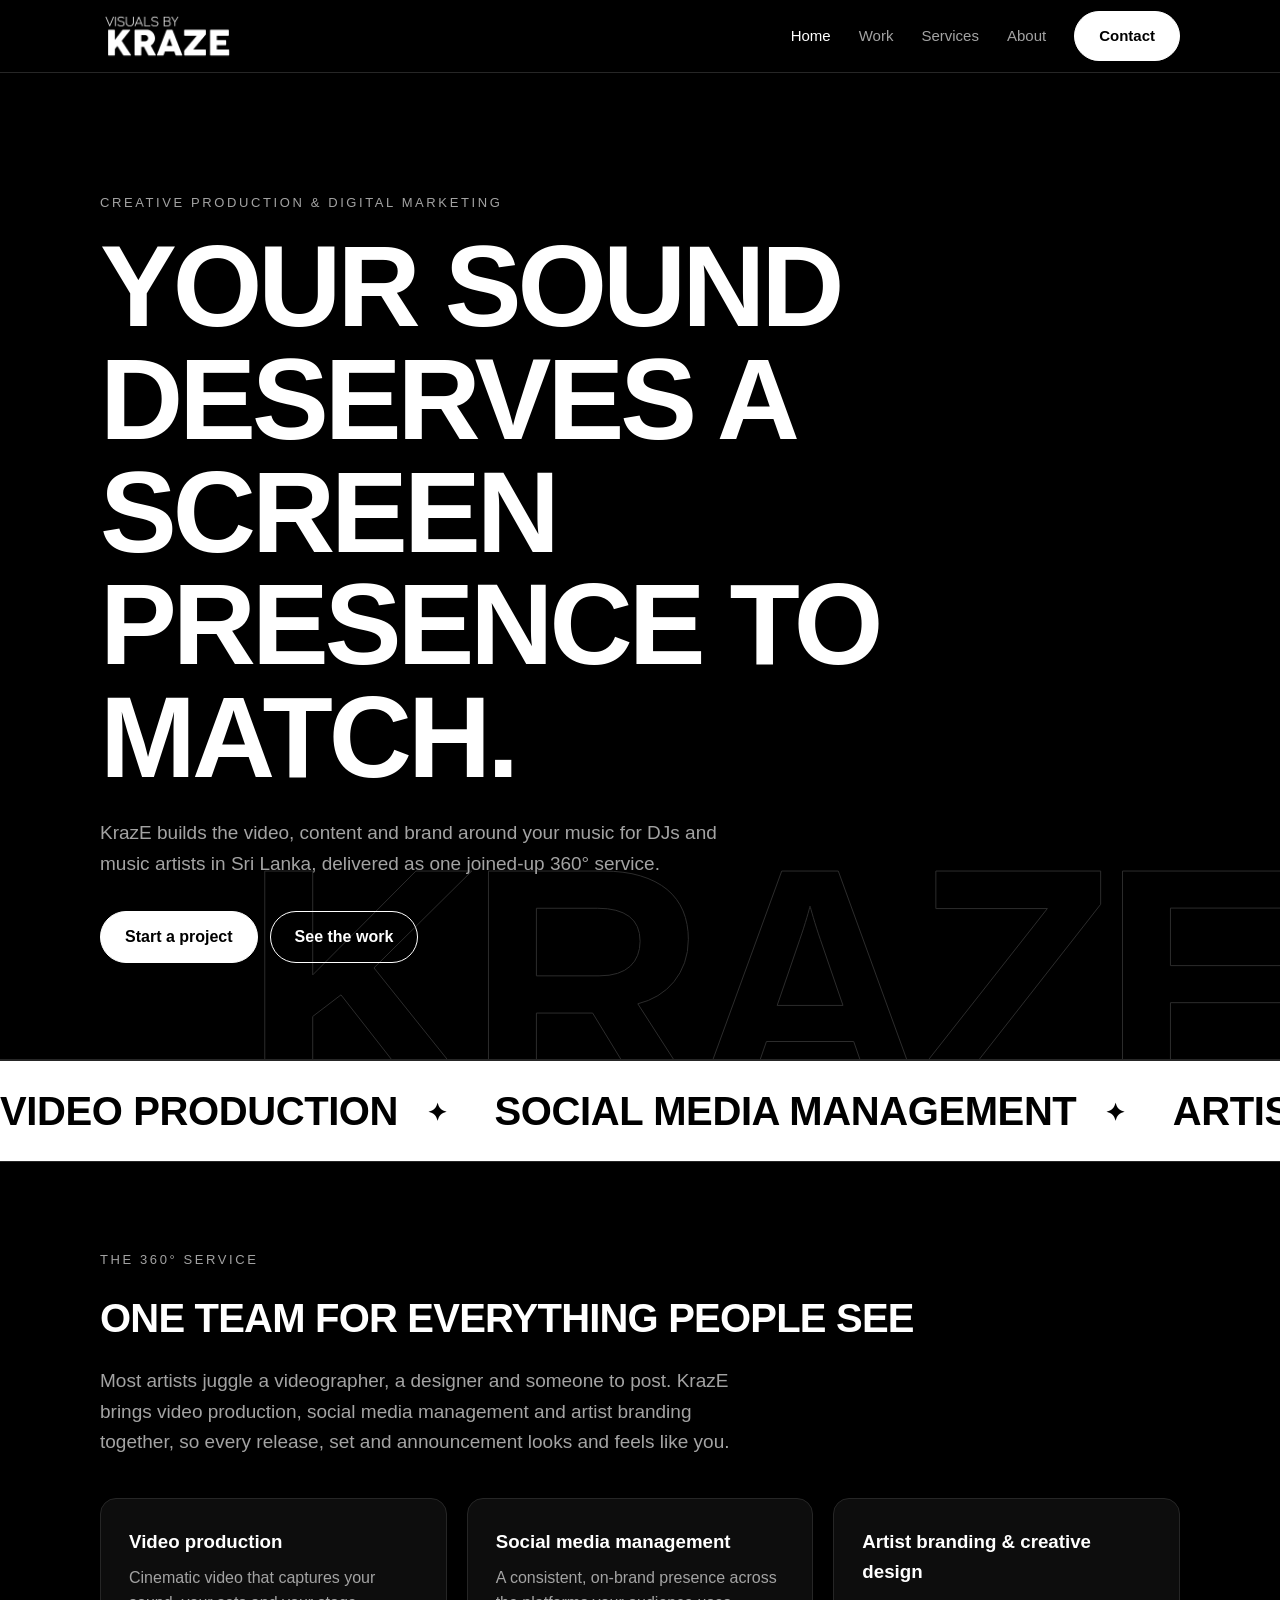
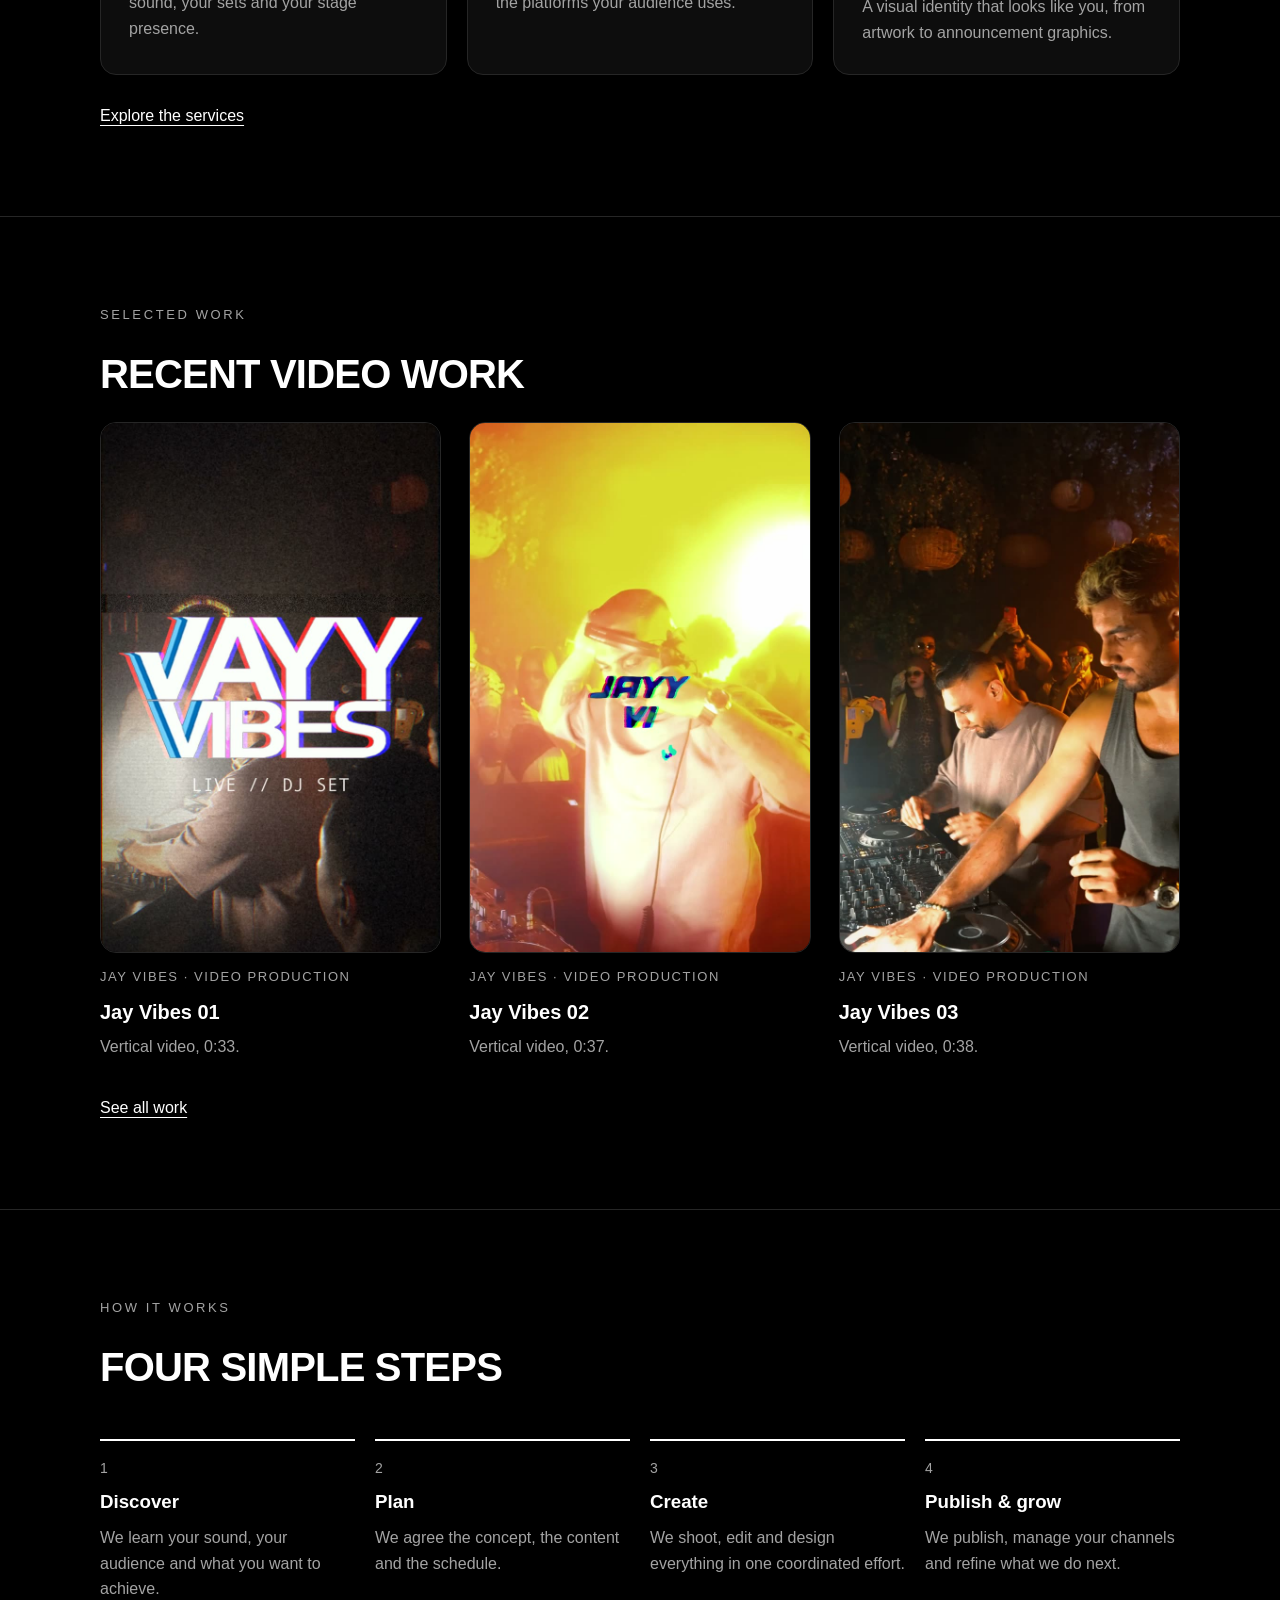
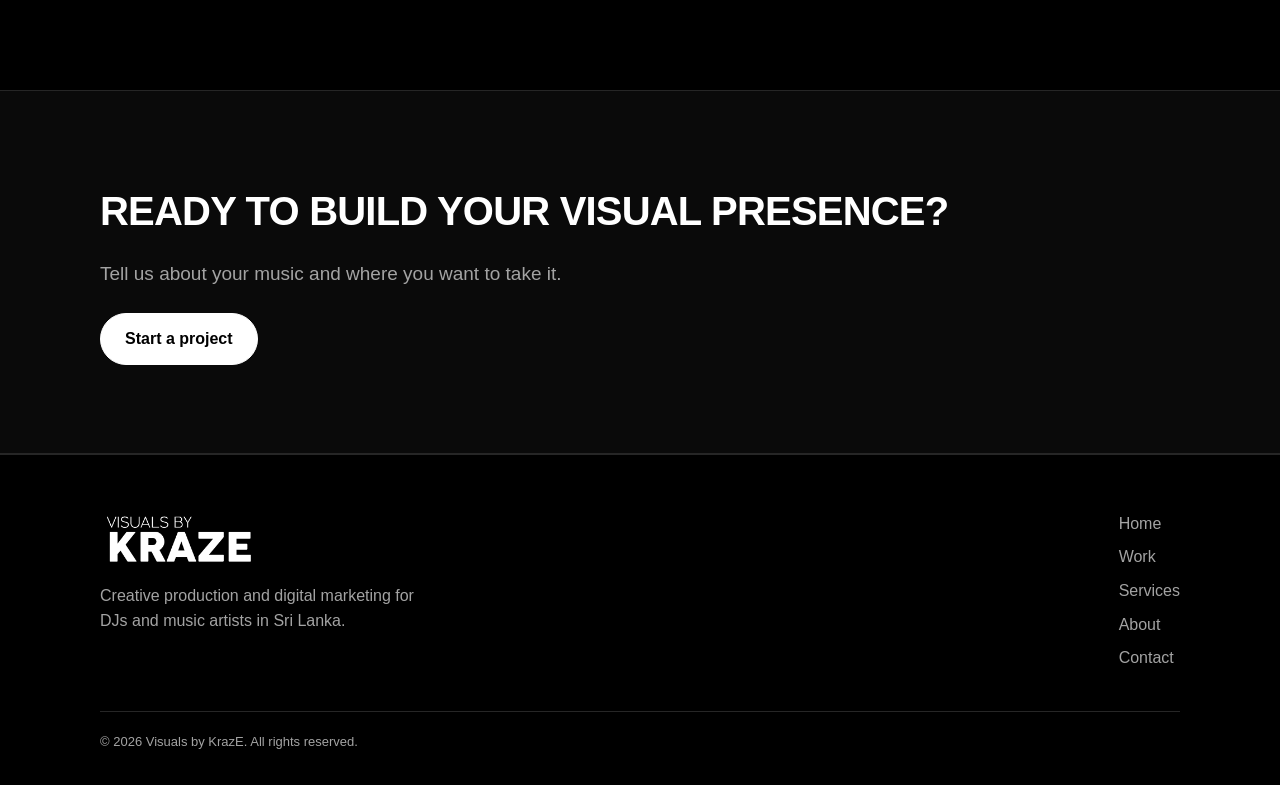
==== index.html @ 8d9ede09 "Initial KrazE website: static site and portfolio videos" ====
<!doctype html>
<html lang="en">
<head>
<meta charset="utf-8">
<meta name="viewport" content="width=device-width,initial-scale=1">
<meta name="theme-color" content="#000000">
<title>Visuals by KrazE | Creative production and digital marketing for DJs and artists</title>
<meta name="description" content="KrazE builds video, social media and branding for DJs and music artists in Sri Lanka, as one coordinated 360-degree creative service.">
<link rel="canonical" href="https://kidhasia.github.io/kraze-website/">
<meta property="og:type" content="website">
<meta property="og:site_name" content="Visuals by KrazE">
<meta property="og:title" content="Visuals by KrazE | Creative production and digital marketing for DJs and artists">
<meta property="og:description" content="KrazE builds video, social media and branding for DJs and music artists in Sri Lanka, as one coordinated 360-degree creative service.">
<meta property="og:url" content="https://kidhasia.github.io/kraze-website/">
<meta property="og:image" content="https://kidhasia.github.io/kraze-website/images/kraze-logo.jpg">
<meta property="og:image:width" content="1080">
<meta property="og:image:height" content="1080">
<meta property="og:image:alt" content="Visuals by KrazE">
<meta name="twitter:card" content="summary">
<link rel="icon" type="image/png" sizes="32x32" href="images/favicon-32.png">
<link rel="icon" type="image/png" sizes="192x192" href="images/favicon-192.png">
<link rel="apple-touch-icon" href="images/apple-touch-icon.png">
<script>document.documentElement.className+=" js"</script>
<link rel="stylesheet" href="css/style.css">
</head>
<body>
<a class="skip" href="#main">Skip to content</a>
<header class="site-header"><div class="wrap">
<a href="index.html" class="logo-link" aria-label="Visuals by KrazE, home"><span class="logo "><img src="images/kraze-logo.jpg" width="1080" height="1080" alt="Visuals by KrazE" fetchpriority="high"></span></a>
<button class="menu-btn" type="button" aria-label="Open menu" aria-expanded="false" aria-controls="nav"><span></span></button>
<nav class="nav" id="nav" aria-label="Main"><a href="index.html" aria-current="page">Home</a><a href="work.html">Work</a><a href="services.html">Services</a><a href="about.html">About</a><a class="btn" href="contact.html">Contact</a></nav>
</div></header>
<main id="main" tabindex="-1">
<section class="hero"><span class="hero-word" aria-hidden="true">KRAZE</span><div class="wrap">
<p class="eyebrow">Creative production &amp; digital marketing</p>
<h1>Your sound deserves a screen presence to match.</h1>
<p class="lead">KrazE builds the video, content and brand around your music for DJs and music artists in Sri Lanka, delivered as one joined-up 360&deg; service.</p>
<div class="actions"><a class="btn" href="contact.html">Start a project</a><a class="btn btn--ghost" href="work.html">See the work</a></div>
</div></section>
<div class="marquee" aria-hidden="true"><div class="marquee-track"><span>Video production</span><span>Social media management</span><span>Artist branding &amp; creative design</span><span>360° service</span><span>Video production</span><span>Social media management</span><span>Artist branding &amp; creative design</span><span>360° service</span><span>Video production</span><span>Social media management</span><span>Artist branding &amp; creative design</span><span>360° service</span><span>Video production</span><span>Social media management</span><span>Artist branding &amp; creative design</span><span>360° service</span></div></div>
<section aria-labelledby="s360-h"><div class="wrap">
<p class="eyebrow">The 360&deg; service</p>
<h2 class="reveal" id="s360-h">One team for everything people see</h2>
<p class="lead">Most artists juggle a videographer, a designer and someone to post. KrazE brings video production, social media management and artist branding together, so every release, set and announcement looks and feels like you.</p>
<div class="grid"><article class="card reveal" style="--d:0.0s"><h3>Video production</h3><p>Cinematic video that captures your sound, your sets and your stage presence.</p></article><article class="card reveal" style="--d:0.1s"><h3>Social media management</h3><p>A consistent, on-brand presence across the platforms your audience uses.</p></article><article class="card reveal" style="--d:0.2s"><h3>Artist branding &amp; creative design</h3><p>A visual identity that looks like you, from artwork to announcement graphics.</p></article></div>
<p class="more"><a class="text-link" href="services.html">Explore the services</a></p>
</div></section>
<section aria-labelledby="feat-h"><div class="wrap"><p class="eyebrow">Selected work</p><h2 class="reveal" id="feat-h">Recent video work</h2><ul class="projects projects--feat"><li class="project reveal" style="--d:0.0s" data-category="Video production"><article><div class="project-media"><img src="media/jay-vibes-01.jpg" width="720" height="1280" alt="Cover frame from Jay Vibes 01" loading="lazy"><video class="preview" src="media/jay-vibes-01-preview.mp4" muted loop playsinline preload="none" aria-hidden="true" tabindex="-1"></video><a class="media-hit" href="work.html" data-cursor="View" aria-label="See Jay Vibes 01 on the Work page"></a></div><p class="tag">Jay Vibes &middot; Video production</p><h3>Jay Vibes 01</h3><p>Vertical video, 0:33.</p></article></li><li class="project reveal" style="--d:0.12s" data-category="Video production"><article><div class="project-media"><img src="media/jay-vibes-02.jpg" width="720" height="1280" alt="Cover frame from Jay Vibes 02" loading="lazy"><video class="preview" src="media/jay-vibes-02-preview.mp4" muted loop playsinline preload="none" aria-hidden="true" tabindex="-1"></video><a class="media-hit" href="work.html" data-cursor="View" aria-label="See Jay Vibes 02 on the Work page"></a></div><p class="tag">Jay Vibes &middot; Video production</p><h3>Jay Vibes 02</h3><p>Vertical video, 0:37.</p></article></li><li class="project reveal" style="--d:0.24s" data-category="Video production"><article><div class="project-media"><img src="media/jay-vibes-03.jpg" width="720" height="1280" alt="Cover frame from Jay Vibes 03" loading="lazy"><video class="preview" src="media/jay-vibes-03-preview.mp4" muted loop playsinline preload="none" aria-hidden="true" tabindex="-1"></video><a class="media-hit" href="work.html" data-cursor="View" aria-label="See Jay Vibes 03 on the Work page"></a></div><p class="tag">Jay Vibes &middot; Video production</p><h3>Jay Vibes 03</h3><p>Vertical video, 0:38.</p></article></li></ul><p class="more"><a class="text-link" href="work.html">See all work</a></p></div></section>
<section aria-labelledby="flow-h"><div class="wrap"><p class="eyebrow">How it works</p><h2 class="reveal" id="flow-h">Four simple steps</h2><ol class="steps"><li class="step reveal" style="--d:0.0s"><span class="step-n" aria-hidden="true">1</span><h3>Discover</h3><p>We learn your sound, your audience and what you want to achieve.</p></li><li class="step reveal" style="--d:0.1s"><span class="step-n" aria-hidden="true">2</span><h3>Plan</h3><p>We agree the concept, the content and the schedule.</p></li><li class="step reveal" style="--d:0.2s"><span class="step-n" aria-hidden="true">3</span><h3>Create</h3><p>We shoot, edit and design everything in one coordinated effort.</p></li><li class="step reveal" style="--d:0.3s"><span class="step-n" aria-hidden="true">4</span><h3>Publish &amp; grow</h3><p>We publish, manage your channels and refine what we do next.</p></li></ol></div></section>
<section class="band"><div class="wrap reveal"><h2>Ready to build your visual presence?</h2><p class="lead">Tell us about your music and where you want to take it.</p><div class="actions"><a class="btn" href="contact.html">Start a project</a></div></div></section>
</main>
<footer class="site-footer"><div class="wrap">
<div class="footer-grid">
<div class="footer-brand"><a href="index.html" class="logo-link" aria-label="Visuals by KrazE, home"><span class="logo logo--footer"><img src="images/kraze-logo.jpg" width="1080" height="1080" alt="Visuals by KrazE" loading="lazy"></span></a><p>Creative production and digital marketing for DJs and music artists in Sri Lanka.</p></div>
<nav aria-label="Footer"><ul class="footer-list"><li><a href="index.html">Home</a></li><li><a href="work.html">Work</a></li><li><a href="services.html">Services</a></li><li><a href="about.html">About</a></li><li><a href="contact.html">Contact</a></li></ul></nav>

</div>
<div class="copy">&copy; 2026 Visuals by KrazE. All rights reserved.</div>
</div></footer>
<script src="js/nav.js" defer></script><script src="js/fx.js" defer></script>
</body>
</html>
---- css/style.css ----
:root{--bg:#000;--fg:#fff;--muted:#a3a3a3;--line:#262626;--card:#0d0d0d;--accent:#fff;--max:1120px;--hdr:72px}
*{box-sizing:border-box}
html{scroll-behavior:smooth}
body{margin:0;background:var(--bg);color:var(--fg);font:16px/1.6 -apple-system,BlinkMacSystemFont,"Segoe UI",Helvetica,Arial,sans-serif}
a{color:inherit;text-decoration:none}
.wrap{max-width:var(--max);margin:0 auto;padding:0 20px}

/* Logo: original JPG, shown unmodified; CSS only crops the empty black margin (text band x258-818, y440-640 of 1080px) */
.logo{display:block;flex:none;height:var(--logo-h,48px);aspect-ratio:560/200;overflow:hidden;background:#000}
.logo img{display:block;max-width:none;width:calc(1080/560*100%);height:auto;margin-left:calc(-258/560*100%);margin-top:calc(-440/560*100%)}
.logo--footer{--logo-h:56px}

.site-header{position:sticky;top:0;z-index:50;background:#000;border-bottom:1px solid var(--line)}
.site-header .wrap{display:flex;align-items:center;justify-content:space-between;height:var(--hdr)}
.nav{display:flex;gap:28px;align-items:center}
.nav a{color:var(--muted);font-size:15px;transition:color .15s}
.nav a:hover,.nav a[aria-current=page]{color:var(--fg)}
.btn{display:inline-block;padding:12px 24px;border:1px solid var(--fg);border-radius:999px;font-weight:600;background:var(--fg);color:#000!important;transition:opacity .15s}
.btn:hover{opacity:.85}
.btn--ghost{background:transparent;color:var(--fg)!important}
.menu-btn{display:none;background:none;border:0;color:var(--fg);width:44px;height:44px;cursor:pointer;padding:0}
.menu-btn span,.menu-btn span::before,.menu-btn span::after{display:block;width:24px;height:2px;background:currentColor;position:relative;margin:auto;transition:.2s}
.menu-btn span::before,.menu-btn span::after{content:"";position:absolute;left:0}
.menu-btn span::before{top:-7px}.menu-btn span::after{top:7px}
.menu-open .menu-btn span{background:transparent}
.menu-open .menu-btn span::before{top:0;transform:rotate(45deg)}
.menu-open .menu-btn span::after{top:0;transform:rotate(-45deg)}

main section{padding:88px 0;border-bottom:1px solid var(--line)}
.hero{padding:120px 0 96px}
.eyebrow{color:var(--muted);letter-spacing:.2em;text-transform:uppercase;font-size:13px;margin:0 0 16px}
h1{font-size:clamp(40px,7vw,80px);line-height:1.05;margin:0 0 24px;letter-spacing:-.02em}
h2{font-size:clamp(28px,4vw,40px);margin:0 0 16px;letter-spacing:-.01em}
p.lead{color:var(--muted);font-size:19px;max-width:640px;margin:0 0 32px}
.actions{display:flex;gap:12px;flex-wrap:wrap}
.grid{display:grid;grid-template-columns:repeat(auto-fit,minmax(260px,1fr));gap:20px;margin-top:40px}
.card{background:var(--card);border:1px solid var(--line);border-radius:16px;padding:28px}
.card h3{margin:0 0 8px}.card p{margin:0;color:var(--muted)}
.tile{aspect-ratio:4/3;background:linear-gradient(135deg,#161616,#050505);border:1px solid var(--line);border-radius:16px;display:flex;align-items:flex-end;padding:20px;color:var(--muted)}
form{display:grid;gap:16px;max-width:560px;margin-top:32px}
label{display:grid;gap:6px;color:var(--muted);font-size:14px}
input,textarea{background:var(--card);border:1px solid var(--line);border-radius:10px;padding:12px 14px;color:var(--fg);font:inherit}
input:focus,textarea:focus{outline:2px solid var(--fg);outline-offset:1px}

.site-footer{padding:56px 0 32px;background:#000;border-top:1px solid var(--line)}
.footer-grid{display:flex;justify-content:space-between;gap:32px;flex-wrap:wrap}
.footer-grid p{color:var(--muted);max-width:320px;margin:16px 0 0}
.footer-nav{display:grid;gap:8px}.footer-nav a{color:var(--muted)}.footer-nav a:hover{color:var(--fg)}
.copy{margin-top:40px;padding-top:20px;border-top:1px solid var(--line);color:var(--muted);font-size:13px}

@media(max-width:768px){
  :root{--hdr:64px}
  .menu-btn{display:block}
  .nav{position:fixed;inset:var(--hdr) 0 0 0;background:#000;flex-direction:column;align-items:flex-start;gap:0;padding:12px 20px;transform:translateX(100%);visibility:hidden;transition:transform .25s,visibility .25s}
  .menu-open .nav{transform:none;visibility:visible}
  .nav a{width:100%;padding:18px 0;font-size:22px;color:var(--fg);border-bottom:1px solid var(--line)}
  .nav .btn{width:auto;margin-top:24px;border-bottom:1px solid var(--fg);padding:14px 28px;font-size:18px}
  .logo{--logo-h:40px}
  .hero{padding:72px 0 64px}main section{padding:56px 0}
}

/* ---- phase 2 ---- */
.sr-only{position:absolute;width:1px;height:1px;margin:-1px;padding:0;overflow:hidden;clip:rect(0 0 0 0);white-space:nowrap;border:0}
.skip{position:absolute;left:12px;top:-60px;z-index:100;background:#fff;color:#000;padding:10px 16px;border-radius:8px;font-weight:600}
.skip:focus{top:12px}
:focus-visible{outline:2px solid #fff;outline-offset:3px;border-radius:4px}
.btn:focus-visible{outline-offset:4px;border-radius:999px}
main:focus{outline:none}
[hidden]{display:none!important}
code{background:#161616;padding:2px 6px;border-radius:6px;font-size:.9em}
.hero--sm{padding:80px 0 72px}
.more{margin:28px 0 0}
.text-link{text-decoration:underline;text-underline-offset:4px}
.text-link:hover{opacity:.8}
.ticks{list-style:none;margin:16px 0 0;padding:0;display:grid;gap:6px;color:var(--fg)}
.ticks li{padding-left:22px;position:relative;color:var(--muted)}
.ticks li::before{content:"";position:absolute;left:0;top:.7em;width:10px;height:2px;background:#fff}
.steps{list-style:none;margin:40px 0 0;padding:0;display:grid;grid-template-columns:repeat(auto-fit,minmax(220px,1fr));gap:20px}
.step{border-top:2px solid #fff;padding-top:16px}
.step h3{margin:8px 0}.step p{margin:0;color:var(--muted)}
.step-n{display:block;font-size:14px;color:var(--muted);letter-spacing:.15em}
.band{text-align:left;background:#0a0a0a}
.band .lead{margin-bottom:24px}
.notice{border:1px dashed #555;border-radius:12px;padding:14px 18px;color:var(--muted);margin:24px 0}
.notice strong{color:var(--fg)}
.filters{display:flex;gap:10px;flex-wrap:wrap;margin:32px 0 24px}
.chip{background:transparent;color:var(--fg);border:1px solid #444;border-radius:999px;padding:10px 18px;font:inherit;font-size:15px;cursor:pointer;min-height:44px}
.chip:hover{border-color:#fff}
.chip[aria-pressed=true]{background:#fff;color:#000;border-color:#fff}
.projects{list-style:none;margin:0;padding:0;display:grid;grid-template-columns:repeat(auto-fill,minmax(300px,1fr));gap:28px}
.project article{height:100%}
.project-media{position:relative;aspect-ratio:4/3;border-radius:16px;overflow:hidden;border:1px solid var(--line);background:#0d0d0d;margin-bottom:14px}
.project-media img{width:100%;height:100%;object-fit:cover;display:block}
.ph-media{height:100%;display:grid;place-items:center;text-align:center;color:#777;background:repeating-linear-gradient(135deg,#0d0d0d 0 14px,#121212 14px 28px)}
.badge{position:absolute;top:12px;left:12px;background:#fff;color:#000;font-size:12px;font-weight:700;letter-spacing:.06em;text-transform:uppercase;padding:4px 10px;border-radius:999px}
.tag{margin:0 0 4px;color:var(--muted);font-size:13px;letter-spacing:.12em;text-transform:uppercase}
.project h3{margin:0 0 6px;font-size:20px}.project p{margin:0 0 8px;color:var(--muted)}
.empty{color:var(--muted)}
.contact-grid{display:grid;grid-template-columns:minmax(0,1.4fr) minmax(0,1fr);gap:56px;align-items:start}
.contact-grid aside{padding-top:84px}
.h3{font-size:20px}
.plain{list-style:none;margin:0 0 20px;padding:0;display:grid;gap:8px;color:var(--muted)}
.plain a{text-decoration:underline;text-underline-offset:4px}
label .err{color:#ff8a8a;font-size:14px}
[aria-invalid=true]{border-color:#ff8a8a}
.hp{position:absolute;left:-9999px;width:1px;height:1px;overflow:hidden}
button.btn{font:inherit;font-weight:600;cursor:pointer;justify-self:start}
button.btn:disabled{opacity:.6;cursor:not-allowed}
.status{margin-top:20px;padding:16px 18px;border-radius:12px;border:1px solid var(--line);max-width:560px}
.status--success{border-color:#7ddc9c;color:#7ddc9c}
.status--error{border-color:#ff8a8a;color:#ffb0b0}
.status--info{color:var(--muted)}
.footer-brand p{margin-top:16px}
.footer-list{list-style:none;margin:0;padding:0;display:grid;gap:8px;color:var(--muted)}
.footer-list a:hover{color:var(--fg)}
.footer-grid{align-items:flex-start}
@media(max-width:768px){
  .contact-grid{grid-template-columns:1fr;gap:32px}
  .contact-grid aside{padding-top:0}
  .hero--sm{padding:56px 0 48px}
  .footer-grid{flex-direction:column}
}
@media(prefers-reduced-motion:reduce){
  *,*::before,*::after{transition:none!important;animation:none!important;scroll-behavior:auto!important}
}

/* ---- phase 3: interactive layer (Nike-style bold type, reveals, marquee, cursor) ---- */
.hero h1,.hero--sm h1{text-transform:uppercase;font-weight:900;letter-spacing:-.035em;line-height:.98}
.hero h1{font-size:clamp(44px,9vw,128px)}
.hero--sm h1{font-size:clamp(40px,7vw,96px)}
h2{text-transform:uppercase;font-weight:900;letter-spacing:-.02em}
.hero{position:relative;overflow:hidden}
.hero .wrap{position:relative;z-index:1}
.hero-word{position:absolute;right:-2%;bottom:-6%;z-index:0;font-weight:900;font-size:clamp(120px,26vw,380px);line-height:.8;letter-spacing:-.05em;color:transparent;-webkit-text-stroke:1px #2c2c2c;user-select:none;pointer-events:none;transform:translateY(calc(var(--py,0)*-40px))}
.js .reveal{opacity:0;transform:translateY(36px);transition:opacity .8s cubic-bezier(.2,.7,.2,1) var(--d,0s),transform .8s cubic-bezier(.2,.7,.2,1) var(--d,0s)}
.js .reveal.in{opacity:1;transform:none}
.site-header{transition:transform .35s cubic-bezier(.2,.7,.2,1)}
.site-header.is-hidden{transform:translateY(-100%)}
.marquee{overflow:hidden;border-block:1px solid var(--line);background:#fff;color:#000;padding:18px 0;white-space:nowrap}
.marquee-track{display:inline-flex;animation:marq 28s linear infinite}
.marquee:hover .marquee-track{animation-play-state:paused}
.marquee span{font-weight:900;text-transform:uppercase;font-size:clamp(20px,3.4vw,40px);letter-spacing:-.01em;padding-right:1.2em}
.marquee span::after{content:"\2726";padding-left:1.2em;font-size:.6em;vertical-align:.15em}
@keyframes marq{to{transform:translateX(-50%)}}
.card{transition:transform .35s cubic-bezier(.2,.7,.2,1),border-color .3s,background .3s}
@media(hover:hover){.card:hover{transform:translateY(-6px);border-color:#fff;background:#111}}
.project-media img,.project-media video{width:100%;height:100%;object-fit:cover;display:block;transition:transform .7s cubic-bezier(.2,.7,.2,1)}
.project-media video{position:absolute;inset:0}
@media(hover:hover){.project:hover .project-media img,.project:hover .project-media video{transform:scale(1.07)}}
.project h3{transition:letter-spacing .3s}
@media(hover:hover){.project:hover h3{letter-spacing:.01em}}
.btn{transition:opacity .15s,transform .25s cubic-bezier(.2,.7,.2,1)}
.cursor{position:fixed;left:0;top:0;z-index:200;pointer-events:none;width:12px;height:12px;margin:-6px 0 0 -6px;border-radius:50%;background:#fff;mix-blend-mode:difference;display:grid;place-items:center;transition:width .25s,height .25s,margin .25s,opacity .2s;opacity:0}
.cursor.on{opacity:1}
.cursor.big{width:88px;height:88px;margin:-44px 0 0 -44px;background:#fff;mix-blend-mode:normal}
.cursor span{font-size:12px;font-weight:800;letter-spacing:.08em;text-transform:uppercase;color:#000;opacity:0;transition:opacity .2s}
.cursor.big span{opacity:1}
@media(prefers-reduced-motion:reduce){
  .js .reveal{opacity:1;transform:none}
  .marquee-track{animation:none}
  .hero-word{transform:none}
}
@media(max-width:768px){.hero-word{opacity:.7}.marquee{padding:12px 0}}

/* video portfolio */
.project-media{aspect-ratio:9/14}
.projects--feat{grid-template-columns:repeat(auto-fill,minmax(260px,1fr))}
.preview{opacity:0;transition:opacity .35s}
@media(hover:hover){.project:hover .preview{opacity:1}}
.media-hit{position:absolute;inset:0;z-index:2;display:block;width:100%;height:100%;background:transparent;border:0;padding:0;cursor:pointer;border-radius:inherit}
.media-hit:focus-visible{outline:3px solid #fff;outline-offset:-6px}
.play-icon{position:absolute;right:16px;bottom:16px;width:52px;height:52px;border-radius:50%;background:#fff}
.play-icon::before{content:"";position:absolute;left:21px;top:16px;border-style:solid;border-width:10px 0 10px 16px;border-color:transparent transparent transparent #000}
@media(hover:hover) and (pointer:fine){.play-icon{opacity:0}.media-hit:focus-visible .play-icon{opacity:1}}
dialog#player{border:0;padding:0;background:#000;color:#fff;max-width:min(92vw,560px);width:100%;border-radius:16px;overflow:hidden}
dialog#player::backdrop{background:rgba(0,0,0,.88)}
dialog#player video{display:block;width:100%;max-height:86vh;background:#000}
.player-close{position:absolute;top:10px;right:10px;z-index:3;width:44px;height:44px;border-radius:50%;border:0;background:#fff;color:#000;font-size:26px;line-height:1;cursor:pointer}
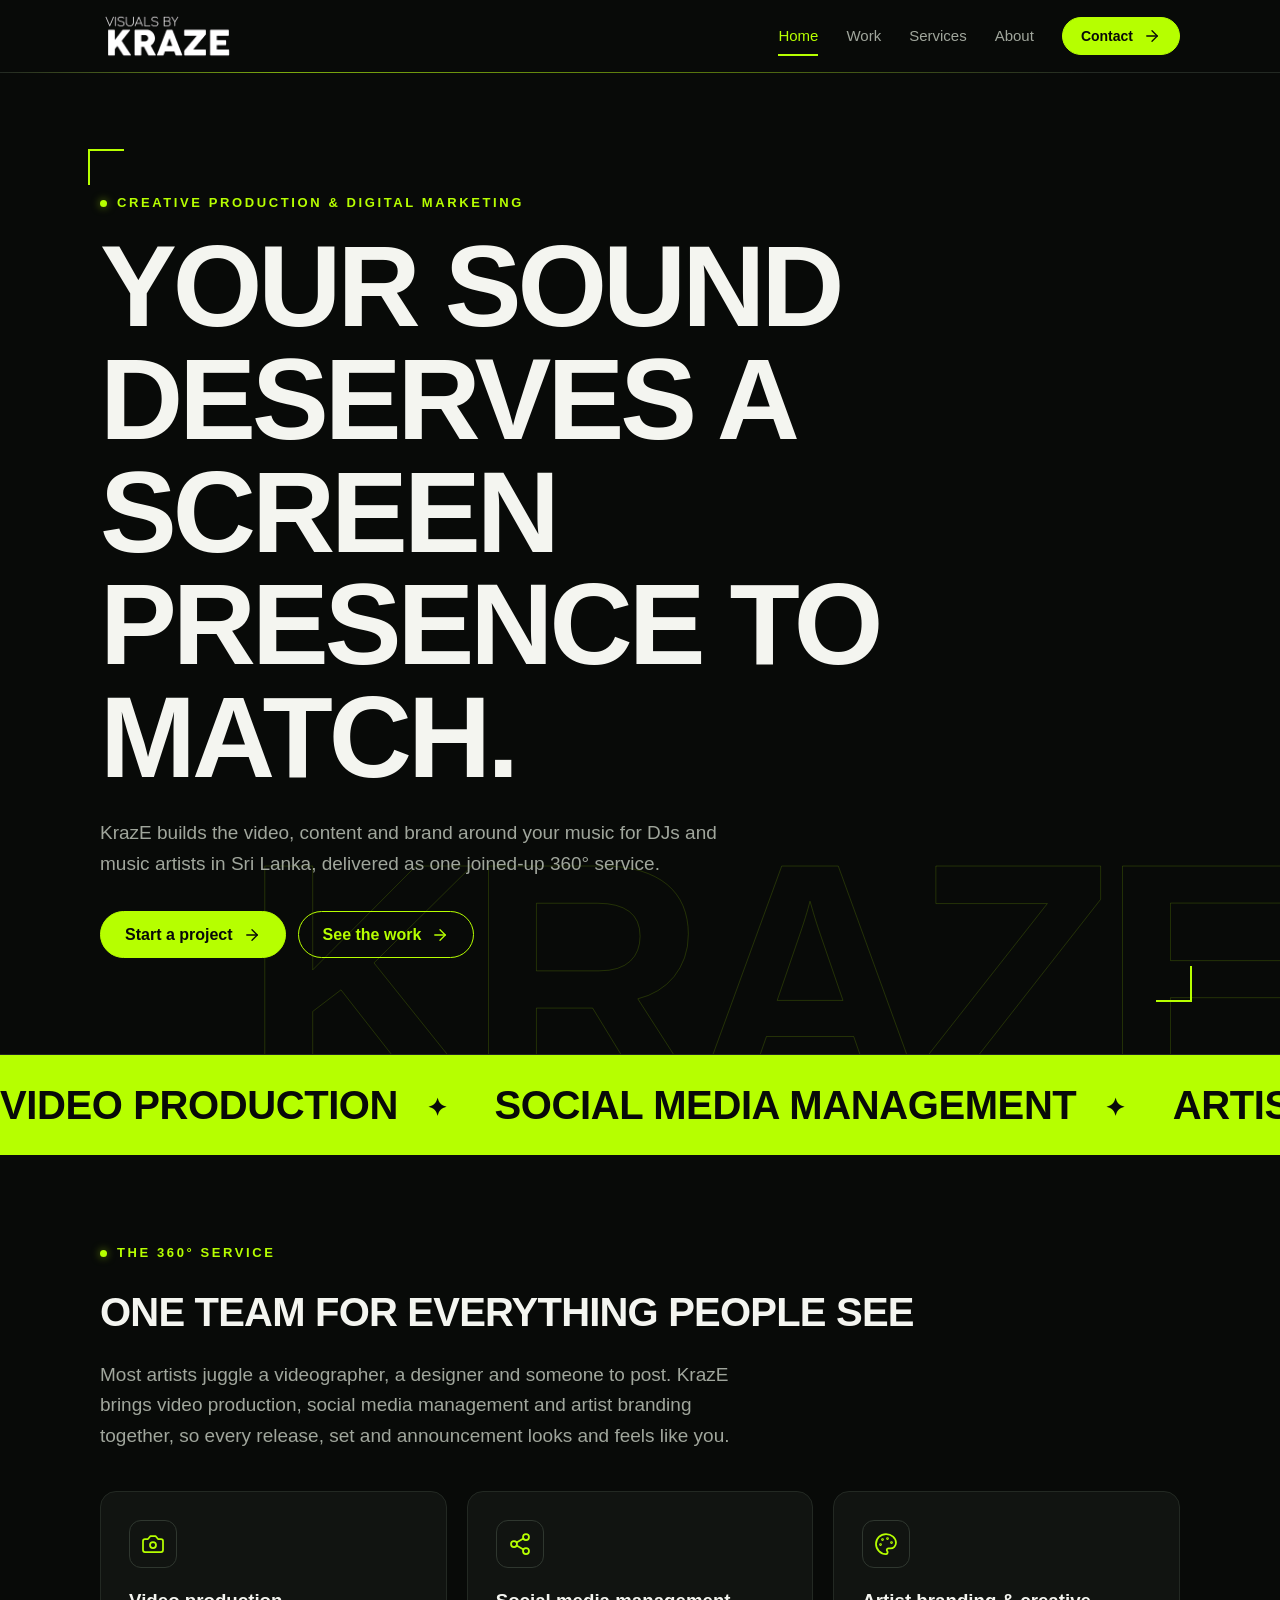
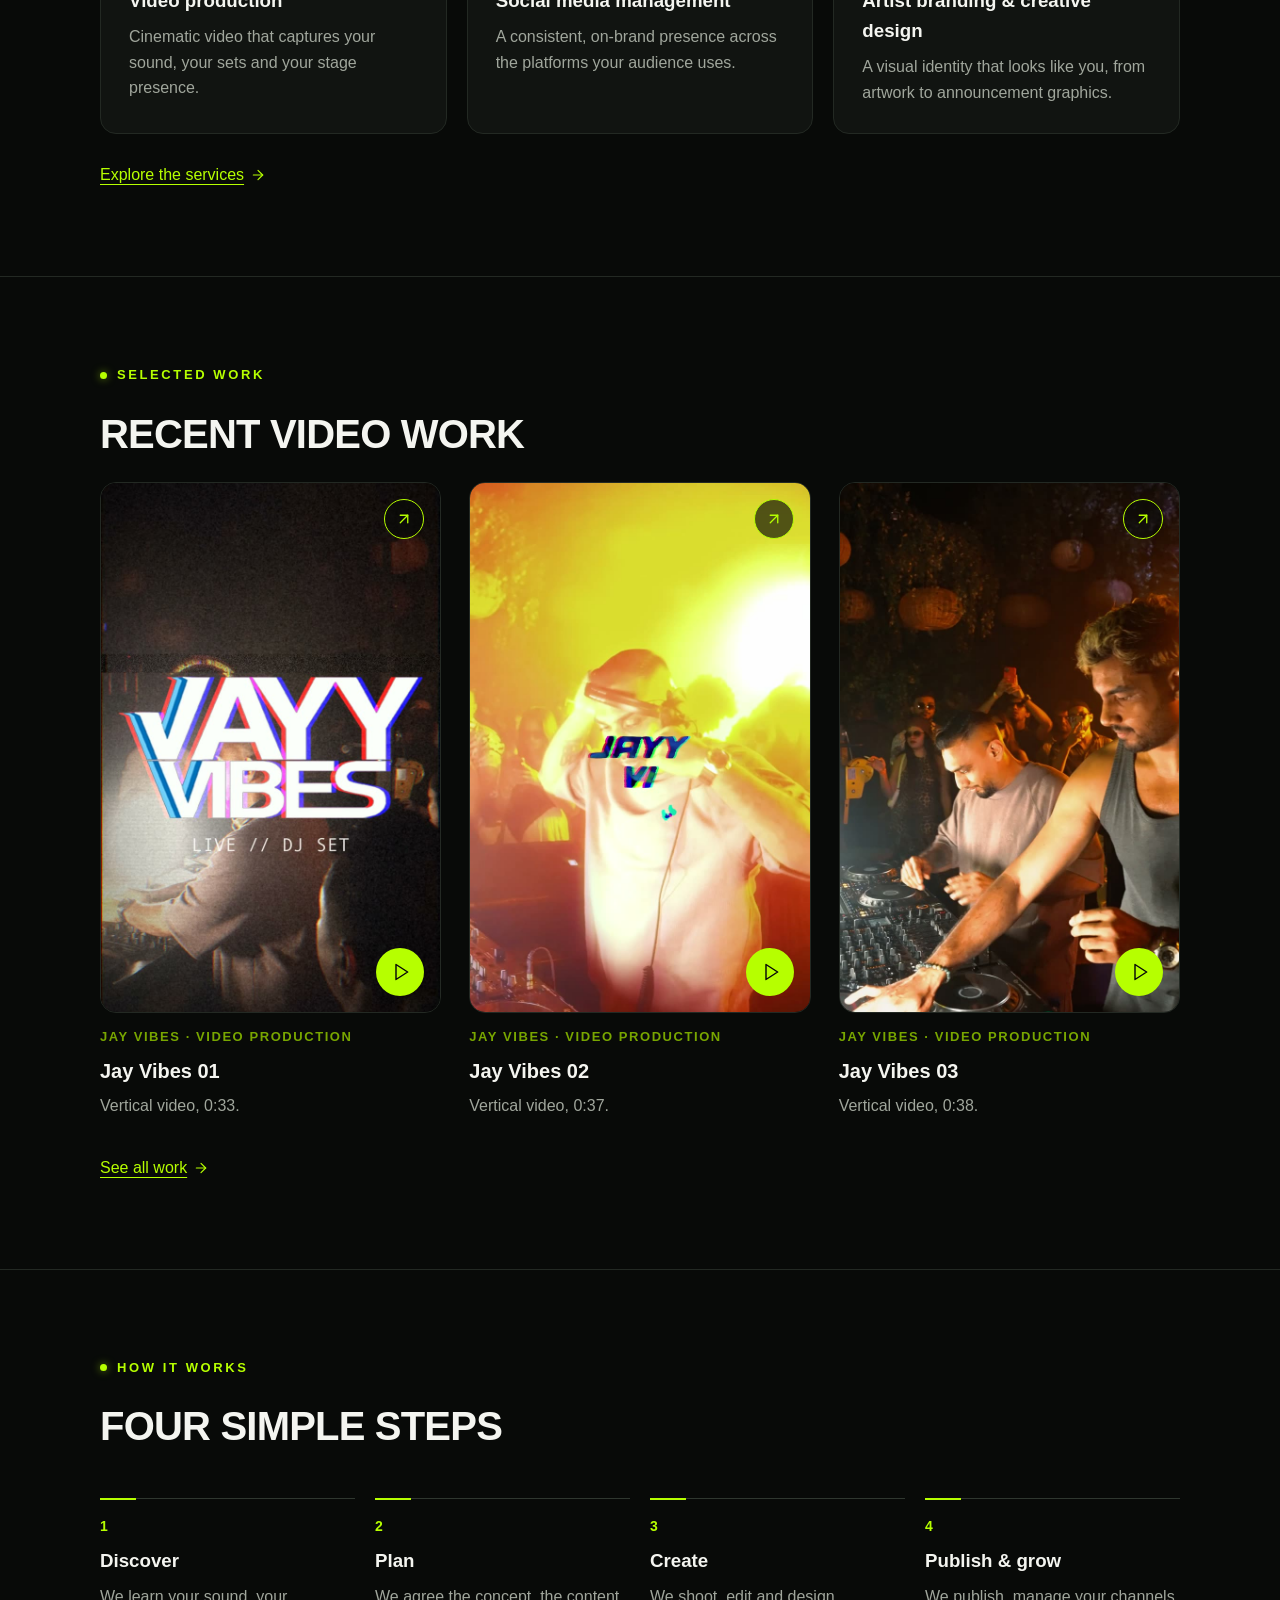
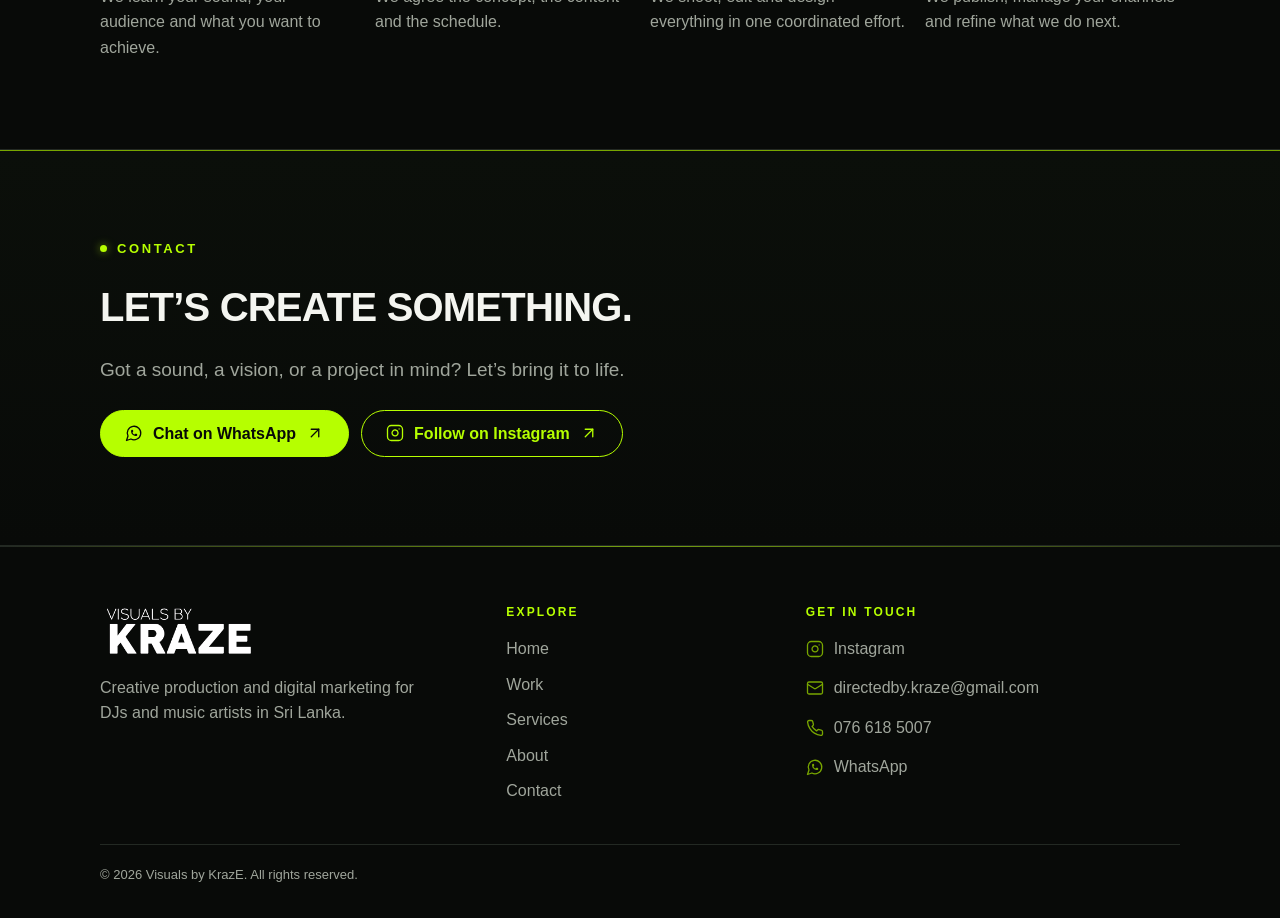
==== commit 96f91b4d: "Neon lime nightlife theme, inline SVG icons, and real contact details" ====
--- a/index.html
+++ b/index.html
@@ -3,7 +3,7 @@
 <head>
 <meta charset="utf-8">
 <meta name="viewport" content="width=device-width,initial-scale=1">
-<meta name="theme-color" content="#000000">
+<meta name="theme-color" content="#080A08">
 <title>Visuals by KrazE | Creative production and digital marketing for DJs and artists</title>
 <meta name="description" content="KrazE builds video, social media and branding for DJs and music artists in Sri Lanka, as one coordinated 360-degree creative service.">
 <link rel="canonical" href="https://kidhasia.github.io/kraze-website/">
@@ -24,38 +24,39 @@
 <link rel="stylesheet" href="css/style.css">
 </head>
 <body>
+<svg width="0" height="0" style="position:absolute" aria-hidden="true" focusable="false"><defs><symbol id="i-instagram" viewBox="0 0 24 24" fill="none" stroke="currentColor" stroke-width="1.75" stroke-linecap="round" stroke-linejoin="round"><rect width="20" height="20" x="2" y="2" rx="5" ry="5"/><path d="M16 11.37A4 4 0 1 1 12.63 8 4 4 0 0 1 16 11.37z"/><line x1="17.5" x2="17.51" y1="6.5" y2="6.5"/></symbol><symbol id="i-mail" viewBox="0 0 24 24" fill="none" stroke="currentColor" stroke-width="1.75" stroke-linecap="round" stroke-linejoin="round"><rect width="20" height="16" x="2" y="4" rx="2"/><path d="m22 7-8.97 5.7a1.94 1.94 0 0 1-2.06 0L2 7"/></symbol><symbol id="i-phone" viewBox="0 0 24 24" fill="none" stroke="currentColor" stroke-width="1.75" stroke-linecap="round" stroke-linejoin="round"><path d="M22 16.92v3a2 2 0 0 1-2.18 2 19.79 19.79 0 0 1-8.63-3.07 19.5 19.5 0 0 1-6-6 19.79 19.79 0 0 1-3.07-8.67A2 2 0 0 1 4.11 2h3a2 2 0 0 1 2 1.72 12.84 12.84 0 0 0 .7 2.81 2 2 0 0 1-.45 2.11L8.09 9.91a16 16 0 0 0 6 6l1.27-1.27a2 2 0 0 1 2.11-.45 12.84 12.84 0 0 0 2.81.7A2 2 0 0 1 22 16.92z"/></symbol><symbol id="i-whatsapp" viewBox="0 0 24 24" fill="none" stroke="currentColor" stroke-width="1.75" stroke-linecap="round" stroke-linejoin="round"><path d="M7.9 20A9 9 0 1 0 4 16.1L2 22Z"/><path d="M9 10a.5.5 0 0 0 1 0V9a.5.5 0 0 0-1 0v1a5 5 0 0 0 5 5h1a.5.5 0 0 0 0-1h-1a.5.5 0 0 0 0 1"/></symbol><symbol id="i-menu" viewBox="0 0 24 24" fill="none" stroke="currentColor" stroke-width="1.75" stroke-linecap="round" stroke-linejoin="round"><line x1="4" x2="20" y1="7" y2="7"/><line x1="4" x2="20" y1="12" y2="12"/><line x1="4" x2="20" y1="17" y2="17"/></symbol><symbol id="i-close" viewBox="0 0 24 24" fill="none" stroke="currentColor" stroke-width="1.75" stroke-linecap="round" stroke-linejoin="round"><path d="M18 6 6 18"/><path d="m6 6 12 12"/></symbol><symbol id="i-arrow-up-right" viewBox="0 0 24 24" fill="none" stroke="currentColor" stroke-width="1.75" stroke-linecap="round" stroke-linejoin="round"><path d="M7 7h10v10"/><path d="M7 17 17 7"/></symbol><symbol id="i-arrow-right" viewBox="0 0 24 24" fill="none" stroke="currentColor" stroke-width="1.75" stroke-linecap="round" stroke-linejoin="round"><path d="M5 12h14"/><path d="m12 5 7 7-7 7"/></symbol><symbol id="i-play" viewBox="0 0 24 24" fill="none" stroke="currentColor" stroke-width="1.75" stroke-linecap="round" stroke-linejoin="round"><polygon points="6 3 20 12 6 21 6 3"/></symbol><symbol id="i-camera" viewBox="0 0 24 24" fill="none" stroke="currentColor" stroke-width="1.75" stroke-linecap="round" stroke-linejoin="round"><path d="M14.5 4h-5L7 7H4a2 2 0 0 0-2 2v9a2 2 0 0 0 2 2h16a2 2 0 0 0 2-2V9a2 2 0 0 0-2-2h-3l-2.5-3z"/><circle cx="12" cy="13" r="3"/></symbol><symbol id="i-music" viewBox="0 0 24 24" fill="none" stroke="currentColor" stroke-width="1.75" stroke-linecap="round" stroke-linejoin="round"><path d="M9 18V5l12-2v13"/><circle cx="6" cy="18" r="3"/><circle cx="18" cy="16" r="3"/></symbol><symbol id="i-palette" viewBox="0 0 24 24" fill="none" stroke="currentColor" stroke-width="1.75" stroke-linecap="round" stroke-linejoin="round"><circle cx="13.5" cy="6.5" r=".5"/><circle cx="17.5" cy="10.5" r=".5"/><circle cx="8.5" cy="7.5" r=".5"/><circle cx="6.5" cy="12.5" r=".5"/><path d="M12 2C6.5 2 2 6.5 2 12s4.5 10 10 10c.926 0 1.648-.746 1.648-1.688 0-.437-.18-.835-.437-1.125-.29-.289-.438-.652-.438-1.125a1.64 1.64 0 0 1 1.668-1.668h1.996c3.051 0 5.555-2.503 5.555-5.554C21.965 6.012 17.461 2 12 2z"/></symbol><symbol id="i-share" viewBox="0 0 24 24" fill="none" stroke="currentColor" stroke-width="1.75" stroke-linecap="round" stroke-linejoin="round"><circle cx="18" cy="5" r="3"/><circle cx="6" cy="12" r="3"/><circle cx="18" cy="19" r="3"/><line x1="8.59" x2="15.42" y1="13.51" y2="17.49"/><line x1="15.41" x2="8.59" y1="6.51" y2="10.49"/></symbol><symbol id="i-video" viewBox="0 0 24 24" fill="none" stroke="currentColor" stroke-width="1.75" stroke-linecap="round" stroke-linejoin="round"><path d="m16 13 5.223 3.482a.5.5 0 0 0 .777-.416V7.87a.5.5 0 0 0-.752-.432L16 10.5"/><rect x="2" y="6" width="14" height="12" rx="2"/></symbol><symbol id="i-user" viewBox="0 0 24 24" fill="none" stroke="currentColor" stroke-width="1.75" stroke-linecap="round" stroke-linejoin="round"><path d="M19 21v-2a4 4 0 0 0-4-4H9a4 4 0 0 0-4 4v2"/><circle cx="12" cy="7" r="4"/></symbol><symbol id="i-send" viewBox="0 0 24 24" fill="none" stroke="currentColor" stroke-width="1.75" stroke-linecap="round" stroke-linejoin="round"><path d="m22 2-7 20-4-9-9-4Z"/><path d="M22 2 11 13"/></symbol><symbol id="i-message" viewBox="0 0 24 24" fill="none" stroke="currentColor" stroke-width="1.75" stroke-linecap="round" stroke-linejoin="round"><path d="M21 15a2 2 0 0 1-2 2H7l-4 4V5a2 2 0 0 1 2-2h14a2 2 0 0 1 2 2z"/></symbol><symbol id="i-check" viewBox="0 0 24 24" fill="none" stroke="currentColor" stroke-width="1.75" stroke-linecap="round" stroke-linejoin="round"><path d="M22 11.08V12a10 10 0 1 1-5.93-9.14"/><path d="m9 11 3 3L22 4"/></symbol><symbol id="i-alert" viewBox="0 0 24 24" fill="none" stroke="currentColor" stroke-width="1.75" stroke-linecap="round" stroke-linejoin="round"><circle cx="12" cy="12" r="10"/><line x1="12" x2="12" y1="8" y2="12"/><line x1="12" x2="12.01" y1="16" y2="16"/></symbol></defs></svg>
 <a class="skip" href="#main">Skip to content</a>
 <header class="site-header"><div class="wrap">
 <a href="index.html" class="logo-link" aria-label="Visuals by KrazE, home"><span class="logo "><img src="images/kraze-logo.jpg" width="1080" height="1080" alt="Visuals by KrazE" fetchpriority="high"></span></a>
-<button class="menu-btn" type="button" aria-label="Open menu" aria-expanded="false" aria-controls="nav"><span></span></button>
-<nav class="nav" id="nav" aria-label="Main"><a href="index.html" aria-current="page">Home</a><a href="work.html">Work</a><a href="services.html">Services</a><a href="about.html">About</a><a class="btn" href="contact.html">Contact</a></nav>
+<button class="menu-btn" type="button" aria-label="Open menu" aria-expanded="false" aria-controls="nav"><svg class="icon i-menu" aria-hidden="true" focusable="false"><use href="#i-menu"/></svg><svg class="icon i-close" aria-hidden="true" focusable="false"><use href="#i-close"/></svg></button>
+<nav class="nav" id="nav" aria-label="Main"><a href="index.html" aria-current="page">Home</a><a href="work.html">Work</a><a href="services.html">Services</a><a href="about.html">About</a><a class="btn btn--sm" href="contact.html">Contact<svg class="icon" aria-hidden="true" focusable="false"><use href="#i-arrow-right"/></svg></a><ul class="nav-social" aria-label="Contact quick links"><li><a href="https://wa.me/94766185007" target="_blank" rel="noopener noreferrer" aria-label="Chat on WhatsApp (opens in a new tab)"><svg class="icon" aria-hidden="true" focusable="false"><use href="#i-whatsapp"/></svg></a></li><li><a href="https://www.instagram.com/directedby.kraze?vrfl=dHNtbHY2YWUxbzRq" target="_blank" rel="noopener noreferrer" aria-label="Follow on Instagram (opens in a new tab)"><svg class="icon" aria-hidden="true" focusable="false"><use href="#i-instagram"/></svg></a></li><li><a href="mailto:directedby.kraze@gmail.com" aria-label="Email directedby.kraze@gmail.com"><svg class="icon" aria-hidden="true" focusable="false"><use href="#i-mail"/></svg></a></li><li><a href="tel:+94766185007" aria-label="Call 076 618 5007"><svg class="icon" aria-hidden="true" focusable="false"><use href="#i-phone"/></svg></a></li></ul></nav>
 </div></header>
 <main id="main" tabindex="-1">
 <section class="hero"><span class="hero-word" aria-hidden="true">KRAZE</span><div class="wrap">
 <p class="eyebrow">Creative production &amp; digital marketing</p>
 <h1>Your sound deserves a screen presence to match.</h1>
 <p class="lead">KrazE builds the video, content and brand around your music for DJs and music artists in Sri Lanka, delivered as one joined-up 360&deg; service.</p>
-<div class="actions"><a class="btn" href="contact.html">Start a project</a><a class="btn btn--ghost" href="work.html">See the work</a></div>
+<div class="actions"><a class="btn" href="contact.html">Start a project<svg class="icon" aria-hidden="true" focusable="false"><use href="#i-arrow-right"/></svg></a><a class="btn btn--ghost" href="work.html">See the work<svg class="icon" aria-hidden="true" focusable="false"><use href="#i-arrow-right"/></svg></a></div>
 </div></section>
 <div class="marquee" aria-hidden="true"><div class="marquee-track"><span>Video production</span><span>Social media management</span><span>Artist branding &amp; creative design</span><span>360° service</span><span>Video production</span><span>Social media management</span><span>Artist branding &amp; creative design</span><span>360° service</span><span>Video production</span><span>Social media management</span><span>Artist branding &amp; creative design</span><span>360° service</span><span>Video production</span><span>Social media management</span><span>Artist branding &amp; creative design</span><span>360° service</span></div></div>
 <section aria-labelledby="s360-h"><div class="wrap">
 <p class="eyebrow">The 360&deg; service</p>
 <h2 class="reveal" id="s360-h">One team for everything people see</h2>
 <p class="lead">Most artists juggle a videographer, a designer and someone to post. KrazE brings video production, social media management and artist branding together, so every release, set and announcement looks and feels like you.</p>
-<div class="grid"><article class="card reveal" style="--d:0.0s"><h3>Video production</h3><p>Cinematic video that captures your sound, your sets and your stage presence.</p></article><article class="card reveal" style="--d:0.1s"><h3>Social media management</h3><p>A consistent, on-brand presence across the platforms your audience uses.</p></article><article class="card reveal" style="--d:0.2s"><h3>Artist branding &amp; creative design</h3><p>A visual identity that looks like you, from artwork to announcement graphics.</p></article></div>
-<p class="more"><a class="text-link" href="services.html">Explore the services</a></p>
+<div class="grid"><article class="card reveal" style="--d:0.0s"><span class="icon-box"><svg class="icon" aria-hidden="true" focusable="false"><use href="#i-camera"/></svg></span><h3>Video production</h3><p>Cinematic video that captures your sound, your sets and your stage presence.</p></article><article class="card reveal" style="--d:0.1s"><span class="icon-box"><svg class="icon" aria-hidden="true" focusable="false"><use href="#i-share"/></svg></span><h3>Social media management</h3><p>A consistent, on-brand presence across the platforms your audience uses.</p></article><article class="card reveal" style="--d:0.2s"><span class="icon-box"><svg class="icon" aria-hidden="true" focusable="false"><use href="#i-palette"/></svg></span><h3>Artist branding &amp; creative design</h3><p>A visual identity that looks like you, from artwork to announcement graphics.</p></article></div>
+<p class="more"><a class="text-link" href="services.html">Explore the services <svg class="icon" aria-hidden="true" focusable="false"><use href="#i-arrow-right"/></svg></a></p>
 </div></section>
-<section aria-labelledby="feat-h"><div class="wrap"><p class="eyebrow">Selected work</p><h2 class="reveal" id="feat-h">Recent video work</h2><ul class="projects projects--feat"><li class="project reveal" style="--d:0.0s" data-category="Video production"><article><div class="project-media"><img src="media/jay-vibes-01.jpg" width="720" height="1280" alt="Cover frame from Jay Vibes 01" loading="lazy"><video class="preview" src="media/jay-vibes-01-preview.mp4" muted loop playsinline preload="none" aria-hidden="true" tabindex="-1"></video><a class="media-hit" href="work.html" data-cursor="View" aria-label="See Jay Vibes 01 on the Work page"></a></div><p class="tag">Jay Vibes &middot; Video production</p><h3>Jay Vibes 01</h3><p>Vertical video, 0:33.</p></article></li><li class="project reveal" style="--d:0.12s" data-category="Video production"><article><div class="project-media"><img src="media/jay-vibes-02.jpg" width="720" height="1280" alt="Cover frame from Jay Vibes 02" loading="lazy"><video class="preview" src="media/jay-vibes-02-preview.mp4" muted loop playsinline preload="none" aria-hidden="true" tabindex="-1"></video><a class="media-hit" href="work.html" data-cursor="View" aria-label="See Jay Vibes 02 on the Work page"></a></div><p class="tag">Jay Vibes &middot; Video production</p><h3>Jay Vibes 02</h3><p>Vertical video, 0:37.</p></article></li><li class="project reveal" style="--d:0.24s" data-category="Video production"><article><div class="project-media"><img src="media/jay-vibes-03.jpg" width="720" height="1280" alt="Cover frame from Jay Vibes 03" loading="lazy"><video class="preview" src="media/jay-vibes-03-preview.mp4" muted loop playsinline preload="none" aria-hidden="true" tabindex="-1"></video><a class="media-hit" href="work.html" data-cursor="View" aria-label="See Jay Vibes 03 on the Work page"></a></div><p class="tag">Jay Vibes &middot; Video production</p><h3>Jay Vibes 03</h3><p>Vertical video, 0:38.</p></article></li></ul><p class="more"><a class="text-link" href="work.html">See all work</a></p></div></section>
+<section aria-labelledby="feat-h"><div class="wrap"><p class="eyebrow">Selected work</p><h2 class="reveal" id="feat-h">Recent video work</h2><ul class="projects projects--feat"><li class="project reveal" style="--d:0.0s" data-category="Video production"><article><div class="project-media"><img src="media/jay-vibes-01.jpg" width="720" height="1280" alt="Cover frame from Jay Vibes 01" loading="lazy"><video class="preview" src="media/jay-vibes-01-preview.mp4" muted loop playsinline preload="none" aria-hidden="true" tabindex="-1"></video><a class="media-hit" href="work.html" data-cursor="View" aria-label="See Jay Vibes 01 on the Work page"><span class="play-icon"><svg class="icon" aria-hidden="true" focusable="false"><use href="#i-play"/></svg></span><span class="go-icon"><svg class="icon" aria-hidden="true" focusable="false"><use href="#i-arrow-up-right"/></svg></span></a></div><p class="tag">Jay Vibes &middot; Video production</p><h3>Jay Vibes 01</h3><p>Vertical video, 0:33.</p></article></li><li class="project reveal" style="--d:0.12s" data-category="Video production"><article><div class="project-media"><img src="media/jay-vibes-02.jpg" width="720" height="1280" alt="Cover frame from Jay Vibes 02" loading="lazy"><video class="preview" src="media/jay-vibes-02-preview.mp4" muted loop playsinline preload="none" aria-hidden="true" tabindex="-1"></video><a class="media-hit" href="work.html" data-cursor="View" aria-label="See Jay Vibes 02 on the Work page"><span class="play-icon"><svg class="icon" aria-hidden="true" focusable="false"><use href="#i-play"/></svg></span><span class="go-icon"><svg class="icon" aria-hidden="true" focusable="false"><use href="#i-arrow-up-right"/></svg></span></a></div><p class="tag">Jay Vibes &middot; Video production</p><h3>Jay Vibes 02</h3><p>Vertical video, 0:37.</p></article></li><li class="project reveal" style="--d:0.24s" data-category="Video production"><article><div class="project-media"><img src="media/jay-vibes-03.jpg" width="720" height="1280" alt="Cover frame from Jay Vibes 03" loading="lazy"><video class="preview" src="media/jay-vibes-03-preview.mp4" muted loop playsinline preload="none" aria-hidden="true" tabindex="-1"></video><a class="media-hit" href="work.html" data-cursor="View" aria-label="See Jay Vibes 03 on the Work page"><span class="play-icon"><svg class="icon" aria-hidden="true" focusable="false"><use href="#i-play"/></svg></span><span class="go-icon"><svg class="icon" aria-hidden="true" focusable="false"><use href="#i-arrow-up-right"/></svg></span></a></div><p class="tag">Jay Vibes &middot; Video production</p><h3>Jay Vibes 03</h3><p>Vertical video, 0:38.</p></article></li></ul><p class="more"><a class="text-link" href="work.html">See all work <svg class="icon" aria-hidden="true" focusable="false"><use href="#i-arrow-right"/></svg></a></p></div></section>
 <section aria-labelledby="flow-h"><div class="wrap"><p class="eyebrow">How it works</p><h2 class="reveal" id="flow-h">Four simple steps</h2><ol class="steps"><li class="step reveal" style="--d:0.0s"><span class="step-n" aria-hidden="true">1</span><h3>Discover</h3><p>We learn your sound, your audience and what you want to achieve.</p></li><li class="step reveal" style="--d:0.1s"><span class="step-n" aria-hidden="true">2</span><h3>Plan</h3><p>We agree the concept, the content and the schedule.</p></li><li class="step reveal" style="--d:0.2s"><span class="step-n" aria-hidden="true">3</span><h3>Create</h3><p>We shoot, edit and design everything in one coordinated effort.</p></li><li class="step reveal" style="--d:0.3s"><span class="step-n" aria-hidden="true">4</span><h3>Publish &amp; grow</h3><p>We publish, manage your channels and refine what we do next.</p></li></ol></div></section>
-<section class="band"><div class="wrap reveal"><h2>Ready to build your visual presence?</h2><p class="lead">Tell us about your music and where you want to take it.</p><div class="actions"><a class="btn" href="contact.html">Start a project</a></div></div></section>
+<section class="band"><div class="wrap reveal"><p class="eyebrow">Contact</p><h2>Let&rsquo;s create something.</h2><p class="lead">Got a sound, a vision, or a project in mind? Let&rsquo;s bring it to life.</p><div class="actions"><a class="btn" href="https://wa.me/94766185007" target="_blank" rel="noopener noreferrer"><svg class="icon" aria-hidden="true" focusable="false"><use href="#i-whatsapp"/></svg>Chat on WhatsApp<svg class="icon" aria-hidden="true" focusable="false"><use href="#i-arrow-up-right"/></svg><span class="sr-only"> (opens in a new tab)</span></a><a class="btn btn--ghost" href="https://www.instagram.com/directedby.kraze?vrfl=dHNtbHY2YWUxbzRq" target="_blank" rel="noopener noreferrer"><svg class="icon" aria-hidden="true" focusable="false"><use href="#i-instagram"/></svg>Follow on Instagram<svg class="icon" aria-hidden="true" focusable="false"><use href="#i-arrow-up-right"/></svg><span class="sr-only"> (opens in a new tab)</span></a></div></div></section>
 </main>
 <footer class="site-footer"><div class="wrap">
 <div class="footer-grid">
 <div class="footer-brand"><a href="index.html" class="logo-link" aria-label="Visuals by KrazE, home"><span class="logo logo--footer"><img src="images/kraze-logo.jpg" width="1080" height="1080" alt="Visuals by KrazE" loading="lazy"></span></a><p>Creative production and digital marketing for DJs and music artists in Sri Lanka.</p></div>
-<nav aria-label="Footer"><ul class="footer-list"><li><a href="index.html">Home</a></li><li><a href="work.html">Work</a></li><li><a href="services.html">Services</a></li><li><a href="about.html">About</a></li><li><a href="contact.html">Contact</a></li></ul></nav>
-
+<nav aria-label="Footer"><p class="foot-h">Explore</p><ul class="footer-list"><li><a href="index.html">Home</a></li><li><a href="work.html">Work</a></li><li><a href="services.html">Services</a></li><li><a href="about.html">About</a></li><li><a href="contact.html">Contact</a></li></ul></nav>
+<div><p class="foot-h">Get in touch</p><ul class="footer-list footer-list--icons"><li><a href="https://www.instagram.com/directedby.kraze?vrfl=dHNtbHY2YWUxbzRq" target="_blank" rel="noopener noreferrer"><svg class="icon" aria-hidden="true" focusable="false"><use href="#i-instagram"/></svg>Instagram<span class="sr-only"> (opens in a new tab)</span></a></li><li><a href="mailto:directedby.kraze@gmail.com"><svg class="icon" aria-hidden="true" focusable="false"><use href="#i-mail"/></svg>directedby.kraze@gmail.com</a></li><li><a href="tel:+94766185007"><svg class="icon" aria-hidden="true" focusable="false"><use href="#i-phone"/></svg>076 618 5007</a></li><li><a href="https://wa.me/94766185007" target="_blank" rel="noopener noreferrer"><svg class="icon" aria-hidden="true" focusable="false"><use href="#i-whatsapp"/></svg>WhatsApp<span class="sr-only"> (opens in a new tab)</span></a></li></ul></div>
 </div>
-<div class="copy">&copy; 2026 Visuals by KrazE. All rights reserved.</div>
+<div class="copy">&copy; <span data-year>2026</span> Visuals by KrazE. All rights reserved.</div>
 </div></footer>
 <script src="js/nav.js" defer></script><script src="js/fx.js" defer></script>
 </body>
--- a/css/style.css
+++ b/css/style.css
@@ -1,178 +1,255 @@
-:root{--bg:#000;--fg:#fff;--muted:#a3a3a3;--line:#262626;--card:#0d0d0d;--accent:#fff;--max:1120px;--hdr:72px}
+/* Visuals by KrazE: nightlife neon-lime theme. Plain CSS, no dependencies. */
+:root{
+  --bg:#080A08;--surface:#111411;--surface-2:#0C0F0C;
+  --accent:#B6FF00;--accent-2:#78A600;
+  --fg:#F4F5F0;--muted:#A0A69C;--line:#232923;--line-2:#2F372F;--danger:#FF8A8A;
+  --glow:0 0 0 1px rgba(182,255,0,.4),0 0 22px rgba(182,255,0,.12);
+  --max:1120px;--hdr:72px;--ease:cubic-bezier(.2,.7,.2,1)
+}
 *{box-sizing:border-box}
 html{scroll-behavior:smooth}
 body{margin:0;background:var(--bg);color:var(--fg);font:16px/1.6 -apple-system,BlinkMacSystemFont,"Segoe UI",Helvetica,Arial,sans-serif}
+::selection{background:var(--accent);color:#080A08}
 a{color:inherit;text-decoration:none}
 .wrap{max-width:var(--max);margin:0 auto;padding:0 20px}
-
-/* Logo: original JPG, shown unmodified; CSS only crops the empty black margin (text band x258-818, y440-640 of 1080px) */
-.logo{display:block;flex:none;height:var(--logo-h,48px);aspect-ratio:560/200;overflow:hidden;background:#000}
-.logo img{display:block;max-width:none;width:calc(1080/560*100%);height:auto;margin-left:calc(-258/560*100%);margin-top:calc(-440/560*100%)}
+.sr-only{position:absolute;width:1px;height:1px;margin:-1px;padding:0;overflow:hidden;clip:rect(0 0 0 0);white-space:nowrap;border:0}
+[hidden]{display:none!important}
+main:focus{outline:none}
+:focus-visible{outline:2px solid var(--accent);outline-offset:3px;border-radius:4px}
+.skip{position:absolute;left:12px;top:-60px;z-index:100;background:var(--accent);color:#080A08;padding:10px 16px;border-radius:8px;font-weight:700}
+.skip:focus{top:12px}
+
+/* Icons: Lucide-style outline SVGs from the inline sprite */
+.icon{width:1.25em;height:1.25em;flex:none;display:inline-block;vertical-align:-.22em}
+
+/* Logo: original JPG, never edited. CSS crops the empty margin (text band x258-818, y440-640 of 1080px).
+   mix-blend-mode:lighten turns the JPG's pure-black background into the page colour, so no black box shows. */
+.logo{display:block;flex:none;height:var(--logo-h,48px);aspect-ratio:560/200;overflow:hidden}
+.logo img{display:block;max-width:none;width:calc(1080/560*100%);height:auto;margin-left:calc(-258/560*100%);margin-top:calc(-440/560*100%);mix-blend-mode:lighten}
 .logo--footer{--logo-h:56px}
 
-.site-header{position:sticky;top:0;z-index:50;background:#000;border-bottom:1px solid var(--line)}
+/* Header */
+.site-header{position:sticky;top:0;z-index:50;background:var(--bg);border-bottom:1px solid var(--line);transition:transform .35s var(--ease)}
+.site-header::after{content:"";position:absolute;left:0;right:0;bottom:-1px;height:1px;background:linear-gradient(90deg,transparent,var(--accent) 22%,var(--accent-2) 55%,transparent 85%);opacity:.6;pointer-events:none}
+.site-header.is-hidden{transform:translateY(-100%)}
 .site-header .wrap{display:flex;align-items:center;justify-content:space-between;height:var(--hdr)}
 .nav{display:flex;gap:28px;align-items:center}
-.nav a{color:var(--muted);font-size:15px;transition:color .15s}
-.nav a:hover,.nav a[aria-current=page]{color:var(--fg)}
-.btn{display:inline-block;padding:12px 24px;border:1px solid var(--fg);border-radius:999px;font-weight:600;background:var(--fg);color:#000!important;transition:opacity .15s}
-.btn:hover{opacity:.85}
-.btn--ghost{background:transparent;color:var(--fg)!important}
-.menu-btn{display:none;background:none;border:0;color:var(--fg);width:44px;height:44px;cursor:pointer;padding:0}
-.menu-btn span,.menu-btn span::before,.menu-btn span::after{display:block;width:24px;height:2px;background:currentColor;position:relative;margin:auto;transition:.2s}
-.menu-btn span::before,.menu-btn span::after{content:"";position:absolute;left:0}
-.menu-btn span::before{top:-7px}.menu-btn span::after{top:7px}
-.menu-open .menu-btn span{background:transparent}
-.menu-open .menu-btn span::before{top:0;transform:rotate(45deg)}
-.menu-open .menu-btn span::after{top:0;transform:rotate(-45deg)}
-
+.nav>a:not(.btn){position:relative;color:var(--muted);font-size:15px;padding:6px 0;transition:color .25s}
+.nav>a:not(.btn)::after{content:"";position:absolute;left:0;right:0;bottom:-2px;height:2px;background:var(--accent-2);transform:scaleX(0);transform-origin:left;transition:transform .25s var(--ease)}
+.nav>a:not(.btn):hover{color:var(--fg)}
+.nav>a:not(.btn):hover::after{transform:scaleX(1)}
+.nav>a[aria-current=page]:not(.btn){color:var(--accent)}
+.nav>a[aria-current=page]:not(.btn)::after{transform:scaleX(1);background:var(--accent)}
+.nav-social{display:none;list-style:none;margin:0;padding:0}
+.menu-btn{display:none;background:none;border:1px solid var(--line-2);border-radius:12px;color:var(--fg);width:44px;height:44px;cursor:pointer;padding:0;place-items:center;transition:border-color .25s,color .25s}
+.menu-btn:hover{border-color:var(--accent);color:var(--accent)}
+.menu-btn .icon{width:24px;height:24px}
+.menu-btn .i-close{display:none}
+.menu-open .menu-btn .i-menu{display:none}
+.menu-open .menu-btn .i-close{display:inline-block}
+
+/* Buttons */
+.btn{display:inline-flex;align-items:center;justify-content:center;gap:10px;padding:13px 24px;border:1px solid var(--accent);border-radius:999px;font:inherit;font-weight:700;line-height:1.2;background:var(--accent);color:#080A08!important;cursor:pointer;transition:box-shadow .25s,background .25s,transform .25s var(--ease)}
+.btn:hover{box-shadow:var(--glow);background:#C9FF3D}
+.btn .icon{width:18px;height:18px;transition:transform .25s var(--ease)}
+.btn:hover .icon[class*=arrow]{transform:translateX(3px)}
+.btn:hover .icon:has(use[href="#i-arrow-up-right"]){transform:translate(2px,-2px)}
+.btn--ghost{background:transparent;color:var(--accent)!important}
+.btn--ghost:hover{background:rgba(182,255,0,.08)}
+.btn--sm{padding:9px 18px;font-size:14px}
+.btn:focus-visible{outline-offset:4px;border-radius:999px}
+button.btn{justify-self:start}
+button.btn:disabled{opacity:.6;cursor:not-allowed;box-shadow:none}
+.nav>a[aria-current=page].btn{box-shadow:var(--glow)}
+.text-link{display:inline-flex;align-items:center;gap:6px;color:var(--accent);text-decoration:underline;text-underline-offset:4px;text-decoration-thickness:1px;transition:opacity .2s}
+.text-link .icon{width:16px;height:16px;transition:transform .25s var(--ease)}
+.text-link:hover{opacity:.85}
+.text-link:hover .icon{transform:translateX(3px)}
+
+/* Type + sections */
 main section{padding:88px 0;border-bottom:1px solid var(--line)}
-.hero{padding:120px 0 96px}
-.eyebrow{color:var(--muted);letter-spacing:.2em;text-transform:uppercase;font-size:13px;margin:0 0 16px}
-h1{font-size:clamp(40px,7vw,80px);line-height:1.05;margin:0 0 24px;letter-spacing:-.02em}
-h2{font-size:clamp(28px,4vw,40px);margin:0 0 16px;letter-spacing:-.01em}
-p.lead{color:var(--muted);font-size:19px;max-width:640px;margin:0 0 32px}
-.actions{display:flex;gap:12px;flex-wrap:wrap}
-.grid{display:grid;grid-template-columns:repeat(auto-fit,minmax(260px,1fr));gap:20px;margin-top:40px}
-.card{background:var(--card);border:1px solid var(--line);border-radius:16px;padding:28px}
-.card h3{margin:0 0 8px}.card p{margin:0;color:var(--muted)}
-.tile{aspect-ratio:4/3;background:linear-gradient(135deg,#161616,#050505);border:1px solid var(--line);border-radius:16px;display:flex;align-items:flex-end;padding:20px;color:var(--muted)}
-form{display:grid;gap:16px;max-width:560px;margin-top:32px}
-label{display:grid;gap:6px;color:var(--muted);font-size:14px}
-input,textarea{background:var(--card);border:1px solid var(--line);border-radius:10px;padding:12px 14px;color:var(--fg);font:inherit}
-input:focus,textarea:focus{outline:2px solid var(--fg);outline-offset:1px}
-
-.site-footer{padding:56px 0 32px;background:#000;border-top:1px solid var(--line)}
-.footer-grid{display:flex;justify-content:space-between;gap:32px;flex-wrap:wrap}
-.footer-grid p{color:var(--muted);max-width:320px;margin:16px 0 0}
-.footer-nav{display:grid;gap:8px}.footer-nav a{color:var(--muted)}.footer-nav a:hover{color:var(--fg)}
-.copy{margin-top:40px;padding-top:20px;border-top:1px solid var(--line);color:var(--muted);font-size:13px}
-
-@media(max-width:768px){
-  :root{--hdr:64px}
-  .menu-btn{display:block}
-  .nav{position:fixed;inset:var(--hdr) 0 0 0;background:#000;flex-direction:column;align-items:flex-start;gap:0;padding:12px 20px;transform:translateX(100%);visibility:hidden;transition:transform .25s,visibility .25s}
-  .menu-open .nav{transform:none;visibility:visible}
-  .nav a{width:100%;padding:18px 0;font-size:22px;color:var(--fg);border-bottom:1px solid var(--line)}
-  .nav .btn{width:auto;margin-top:24px;border-bottom:1px solid var(--fg);padding:14px 28px;font-size:18px}
-  .logo{--logo-h:40px}
-  .hero{padding:72px 0 64px}main section{padding:56px 0}
-}
-
-/* ---- phase 2 ---- */
-.sr-only{position:absolute;width:1px;height:1px;margin:-1px;padding:0;overflow:hidden;clip:rect(0 0 0 0);white-space:nowrap;border:0}
-.skip{position:absolute;left:12px;top:-60px;z-index:100;background:#fff;color:#000;padding:10px 16px;border-radius:8px;font-weight:600}
-.skip:focus{top:12px}
-:focus-visible{outline:2px solid #fff;outline-offset:3px;border-radius:4px}
-.btn:focus-visible{outline-offset:4px;border-radius:999px}
-main:focus{outline:none}
-[hidden]{display:none!important}
-code{background:#161616;padding:2px 6px;border-radius:6px;font-size:.9em}
+.hero{position:relative;overflow:hidden;padding:120px 0 96px}
 .hero--sm{padding:80px 0 72px}
-.more{margin:28px 0 0}
-.text-link{text-decoration:underline;text-underline-offset:4px}
-.text-link:hover{opacity:.8}
-.ticks{list-style:none;margin:16px 0 0;padding:0;display:grid;gap:6px;color:var(--fg)}
-.ticks li{padding-left:22px;position:relative;color:var(--muted)}
-.ticks li::before{content:"";position:absolute;left:0;top:.7em;width:10px;height:2px;background:#fff}
-.steps{list-style:none;margin:40px 0 0;padding:0;display:grid;grid-template-columns:repeat(auto-fit,minmax(220px,1fr));gap:20px}
-.step{border-top:2px solid #fff;padding-top:16px}
-.step h3{margin:8px 0}.step p{margin:0;color:var(--muted)}
-.step-n{display:block;font-size:14px;color:var(--muted);letter-spacing:.15em}
-.band{text-align:left;background:#0a0a0a}
-.band .lead{margin-bottom:24px}
-.notice{border:1px dashed #555;border-radius:12px;padding:14px 18px;color:var(--muted);margin:24px 0}
-.notice strong{color:var(--fg)}
-.filters{display:flex;gap:10px;flex-wrap:wrap;margin:32px 0 24px}
-.chip{background:transparent;color:var(--fg);border:1px solid #444;border-radius:999px;padding:10px 18px;font:inherit;font-size:15px;cursor:pointer;min-height:44px}
-.chip:hover{border-color:#fff}
-.chip[aria-pressed=true]{background:#fff;color:#000;border-color:#fff}
-.projects{list-style:none;margin:0;padding:0;display:grid;grid-template-columns:repeat(auto-fill,minmax(300px,1fr));gap:28px}
-.project article{height:100%}
-.project-media{position:relative;aspect-ratio:4/3;border-radius:16px;overflow:hidden;border:1px solid var(--line);background:#0d0d0d;margin-bottom:14px}
-.project-media img{width:100%;height:100%;object-fit:cover;display:block}
-.ph-media{height:100%;display:grid;place-items:center;text-align:center;color:#777;background:repeating-linear-gradient(135deg,#0d0d0d 0 14px,#121212 14px 28px)}
-.badge{position:absolute;top:12px;left:12px;background:#fff;color:#000;font-size:12px;font-weight:700;letter-spacing:.06em;text-transform:uppercase;padding:4px 10px;border-radius:999px}
-.tag{margin:0 0 4px;color:var(--muted);font-size:13px;letter-spacing:.12em;text-transform:uppercase}
-.project h3{margin:0 0 6px;font-size:20px}.project p{margin:0 0 8px;color:var(--muted)}
-.empty{color:var(--muted)}
-.contact-grid{display:grid;grid-template-columns:minmax(0,1.4fr) minmax(0,1fr);gap:56px;align-items:start}
-.contact-grid aside{padding-top:84px}
-.h3{font-size:20px}
-.plain{list-style:none;margin:0 0 20px;padding:0;display:grid;gap:8px;color:var(--muted)}
-.plain a{text-decoration:underline;text-underline-offset:4px}
-label .err{color:#ff8a8a;font-size:14px}
-[aria-invalid=true]{border-color:#ff8a8a}
-.hp{position:absolute;left:-9999px;width:1px;height:1px;overflow:hidden}
-button.btn{font:inherit;font-weight:600;cursor:pointer;justify-self:start}
-button.btn:disabled{opacity:.6;cursor:not-allowed}
-.status{margin-top:20px;padding:16px 18px;border-radius:12px;border:1px solid var(--line);max-width:560px}
-.status--success{border-color:#7ddc9c;color:#7ddc9c}
-.status--error{border-color:#ff8a8a;color:#ffb0b0}
-.status--info{color:var(--muted)}
-.footer-brand p{margin-top:16px}
-.footer-list{list-style:none;margin:0;padding:0;display:grid;gap:8px;color:var(--muted)}
-.footer-list a:hover{color:var(--fg)}
-.footer-grid{align-items:flex-start}
-@media(max-width:768px){
-  .contact-grid{grid-template-columns:1fr;gap:32px}
-  .contact-grid aside{padding-top:0}
-  .hero--sm{padding:56px 0 48px}
-  .footer-grid{flex-direction:column}
-}
-@media(prefers-reduced-motion:reduce){
-  *,*::before,*::after{transition:none!important;animation:none!important;scroll-behavior:auto!important}
-}
-
-/* ---- phase 3: interactive layer (Nike-style bold type, reveals, marquee, cursor) ---- */
+.hero .wrap{position:relative;z-index:1}
+.eyebrow{display:flex;align-items:center;gap:10px;color:var(--accent);letter-spacing:.2em;text-transform:uppercase;font-size:13px;font-weight:600;margin:0 0 16px}
+.eyebrow::before{content:"";flex:none;width:7px;height:7px;border-radius:50%;background:var(--accent);box-shadow:0 0 8px rgba(182,255,0,.55)}
+h1{font-size:clamp(40px,7vw,80px);line-height:1.05;margin:0 0 24px}
+h2{font-size:clamp(28px,4vw,40px);margin:0 0 16px;text-transform:uppercase;font-weight:900;letter-spacing:-.02em}
 .hero h1,.hero--sm h1{text-transform:uppercase;font-weight:900;letter-spacing:-.035em;line-height:.98}
 .hero h1{font-size:clamp(44px,9vw,128px)}
 .hero--sm h1{font-size:clamp(40px,7vw,96px)}
-h2{text-transform:uppercase;font-weight:900;letter-spacing:-.02em}
-.hero{position:relative;overflow:hidden}
-.hero .wrap{position:relative;z-index:1}
-.hero-word{position:absolute;right:-2%;bottom:-6%;z-index:0;font-weight:900;font-size:clamp(120px,26vw,380px);line-height:.8;letter-spacing:-.05em;color:transparent;-webkit-text-stroke:1px #2c2c2c;user-select:none;pointer-events:none;transform:translateY(calc(var(--py,0)*-40px))}
-.js .reveal{opacity:0;transform:translateY(36px);transition:opacity .8s cubic-bezier(.2,.7,.2,1) var(--d,0s),transform .8s cubic-bezier(.2,.7,.2,1) var(--d,0s)}
-.js .reveal.in{opacity:1;transform:none}
-.site-header{transition:transform .35s cubic-bezier(.2,.7,.2,1)}
-.site-header.is-hidden{transform:translateY(-100%)}
-.marquee{overflow:hidden;border-block:1px solid var(--line);background:#fff;color:#000;padding:18px 0;white-space:nowrap}
+p.lead{color:var(--muted);font-size:19px;max-width:640px;margin:0 0 32px}
+.actions{display:flex;gap:12px;flex-wrap:wrap}
+.more{margin:28px 0 0}
+.h3{font-size:20px}
+code{background:var(--surface);padding:2px 6px;border-radius:6px;font-size:.9em}
+/* hero corner-line details */
+.hero .wrap::before,.hero .wrap::after{content:"";position:absolute;width:34px;height:34px;border:0 solid var(--accent);pointer-events:none}
+.hero .wrap::before{left:8px;top:-44px;border-top-width:2px;border-left-width:2px}
+.hero .wrap::after{right:8px;bottom:-44px;border-bottom-width:2px;border-right-width:2px}
+.hero-word{position:absolute;right:-2%;bottom:-6%;z-index:0;font-weight:900;font-size:clamp(120px,26vw,380px);line-height:.8;letter-spacing:-.05em;color:transparent;-webkit-text-stroke:1px rgba(182,255,0,.16);user-select:none;pointer-events:none;transform:translateY(calc(var(--py,0)*-40px))}
+
+/* Marquee */
+.marquee{overflow:hidden;background:var(--accent);color:#080A08;padding:18px 0;white-space:nowrap}
 .marquee-track{display:inline-flex;animation:marq 28s linear infinite}
 .marquee:hover .marquee-track{animation-play-state:paused}
 .marquee span{font-weight:900;text-transform:uppercase;font-size:clamp(20px,3.4vw,40px);letter-spacing:-.01em;padding-right:1.2em}
 .marquee span::after{content:"\2726";padding-left:1.2em;font-size:.6em;vertical-align:.15em}
 @keyframes marq{to{transform:translateX(-50%)}}
-.card{transition:transform .35s cubic-bezier(.2,.7,.2,1),border-color .3s,background .3s}
-@media(hover:hover){.card:hover{transform:translateY(-6px);border-color:#fff;background:#111}}
-.project-media img,.project-media video{width:100%;height:100%;object-fit:cover;display:block;transition:transform .7s cubic-bezier(.2,.7,.2,1)}
+
+/* Cards */
+.grid{display:grid;grid-template-columns:repeat(auto-fit,minmax(260px,1fr));gap:20px;margin-top:40px}
+.card{position:relative;background:var(--surface);border:1px solid var(--line);border-radius:16px;padding:28px;transition:translate .3s var(--ease),border-color .25s,box-shadow .25s,background .25s}
+.card h3{margin:0 0 8px}.card p{margin:0;color:var(--muted)}
+.card::before{content:"";position:absolute;top:-1px;left:-1px;width:22px;height:22px;border-top:2px solid var(--accent);border-left:2px solid var(--accent);border-top-left-radius:16px;opacity:0;transition:opacity .25s}
+.icon-box{display:grid;place-items:center;width:48px;height:48px;border-radius:12px;border:1px solid var(--line-2);color:var(--accent);margin-bottom:18px;transition:border-color .25s,box-shadow .25s}
+.icon-box .icon{width:24px;height:24px}
+@media(hover:hover){
+  .card:hover{translate:0 -6px;border-color:var(--accent-2);box-shadow:var(--glow);background:#141814}
+  .card:hover::before{opacity:1}
+  .card:hover .icon-box{border-color:var(--accent);box-shadow:0 0 14px rgba(182,255,0,.18)}
+}
+.ticks{list-style:none;margin:16px 0 0;padding:0;display:grid;gap:6px}
+.ticks li{padding-left:22px;position:relative;color:var(--muted)}
+.ticks li::before{content:"";position:absolute;left:0;top:.72em;width:10px;height:2px;background:var(--accent)}
+.steps{list-style:none;margin:40px 0 0;padding:0;display:grid;grid-template-columns:repeat(auto-fit,minmax(220px,1fr));gap:20px}
+.step{position:relative;border-top:1px solid var(--line-2);padding-top:16px}
+.step::before{content:"";position:absolute;left:0;top:-1px;width:36px;height:2px;background:var(--accent)}
+.step h3{margin:8px 0}.step p{margin:0;color:var(--muted)}
+.step-n{display:block;font-size:14px;color:var(--accent);letter-spacing:.15em;font-weight:600}
+.band{background:linear-gradient(180deg,#0B0F0A,var(--bg));border-top:1px solid var(--accent-2)}
+.band .lead{margin-bottom:24px}
+.notice{border:1px dashed var(--accent-2);border-radius:12px;padding:14px 18px;color:var(--muted);margin:24px 0}
+.notice strong{color:var(--fg)}
+
+/* Portfolio */
+.filters{display:flex;gap:10px;flex-wrap:wrap;margin:32px 0 24px}
+.chip{background:transparent;color:var(--fg);border:1px solid var(--line-2);border-radius:999px;padding:10px 18px;font:inherit;font-size:15px;cursor:pointer;min-height:44px;transition:border-color .25s,background .25s,color .25s}
+.chip:hover{border-color:var(--accent)}
+.chip[aria-pressed=true]{background:var(--accent);color:#080A08;border-color:var(--accent);font-weight:700}
+.chip[aria-pressed=true]::before{content:"\2713\00a0"}
+.projects{list-style:none;margin:0;padding:0;display:grid;grid-template-columns:repeat(auto-fill,minmax(300px,1fr));gap:28px}
+.projects--feat{grid-template-columns:repeat(auto-fill,minmax(260px,1fr))}
+.project article{height:100%}
+.project-media{position:relative;aspect-ratio:9/14;border-radius:16px;overflow:hidden;border:1px solid var(--line);background:var(--surface);margin-bottom:14px;transition:border-color .25s,box-shadow .25s}
+.project-media::before,.project-media::after{content:"";position:absolute;z-index:1;width:26px;height:26px;border:0 solid var(--accent);opacity:0;transition:opacity .25s;pointer-events:none}
+.project-media::before{left:10px;top:10px;border-top-width:2px;border-left-width:2px}
+.project-media::after{right:10px;bottom:10px;border-bottom-width:2px;border-right-width:2px}
+.project-media img,.project-media video{width:100%;height:100%;object-fit:cover;display:block;transition:transform .7s var(--ease)}
 .project-media video{position:absolute;inset:0}
-@media(hover:hover){.project:hover .project-media img,.project:hover .project-media video{transform:scale(1.07)}}
-.project h3{transition:letter-spacing .3s}
-@media(hover:hover){.project:hover h3{letter-spacing:.01em}}
-.btn{transition:opacity .15s,transform .25s cubic-bezier(.2,.7,.2,1)}
-.cursor{position:fixed;left:0;top:0;z-index:200;pointer-events:none;width:12px;height:12px;margin:-6px 0 0 -6px;border-radius:50%;background:#fff;mix-blend-mode:difference;display:grid;place-items:center;transition:width .25s,height .25s,margin .25s,opacity .2s;opacity:0}
+.preview{opacity:0;transition:opacity .35s}
+.ph-media{height:100%;display:grid;place-items:center;text-align:center;color:#6f776b;background:repeating-linear-gradient(135deg,#0C0F0C 0 14px,#111411 14px 28px)}
+.badge{position:absolute;top:12px;left:12px;z-index:3;background:var(--bg);color:var(--accent);border:1px dashed var(--accent);font-size:12px;font-weight:700;letter-spacing:.06em;text-transform:uppercase;padding:4px 10px;border-radius:999px}
+.media-hit{position:absolute;inset:0;z-index:2;display:block;width:100%;height:100%;background:transparent;border:0;padding:0;cursor:pointer;border-radius:inherit}
+.media-hit:focus-visible{outline:3px solid var(--accent);outline-offset:-6px}
+.play-icon{position:absolute;right:16px;bottom:16px;width:48px;height:48px;border-radius:50%;background:var(--accent);color:#080A08;display:grid;place-items:center;transition:transform .25s var(--ease),box-shadow .25s}
+.play-icon .icon{width:20px;height:20px;margin-left:2px}
+.go-icon{position:absolute;right:16px;top:16px;width:40px;height:40px;border-radius:50%;border:1px solid var(--accent);color:var(--accent);background:rgba(8,10,8,.65);display:grid;place-items:center}
+.go-icon .icon{width:18px;height:18px}
+.tag{margin:0 0 4px;color:var(--accent-2);font-size:13px;font-weight:600;letter-spacing:.12em;text-transform:uppercase}
+.project h3{margin:0 0 6px;font-size:20px;transition:letter-spacing .3s}.project p{margin:0 0 8px}.project p:not(.tag){color:var(--muted)}
+.empty{color:var(--muted)}
+@media(hover:hover){
+  .project:hover .project-media{border-color:var(--accent-2);box-shadow:var(--glow)}
+  .project:hover .project-media::before,.project:hover .project-media::after{opacity:1}
+  .project:hover .project-media img,.project:hover .project-media video{transform:scale(1.07)}
+  .project:hover .preview{opacity:1}
+  .project:hover h3{letter-spacing:.01em}
+  .project:hover .play-icon{transform:scale(1.1);box-shadow:0 0 18px rgba(182,255,0,.35)}
+}
+dialog#player{border:1px solid var(--accent-2);padding:0;background:#000;color:var(--fg);max-width:min(92vw,560px);width:100%;border-radius:16px;overflow:hidden;box-shadow:var(--glow)}
+dialog#player::backdrop{background:rgba(4,6,4,.9)}
+dialog#player video{display:block;width:100%;max-height:86vh;background:#000}
+.player-close{position:absolute;top:10px;right:10px;z-index:3;width:44px;height:44px;border-radius:50%;border:1px solid var(--accent);background:var(--accent);color:#080A08;display:grid;place-items:center;cursor:pointer;padding:0}
+.player-close .icon{width:22px;height:22px}
+
+/* Contact */
+.contact-grid{display:grid;grid-template-columns:minmax(0,1.4fr) minmax(0,1fr);gap:56px;align-items:start}
+.contact-grid aside{padding-top:84px}
+.contact-list{list-style:none;margin:0;padding:0;display:grid;gap:12px}
+.contact-row{position:relative;display:flex;align-items:center;gap:16px;padding:14px 16px;background:var(--surface);border:1px solid var(--line);border-radius:14px;transition:border-color .25s,box-shadow .25s,background .25s}
+.ci{display:grid;place-items:center;flex:none;width:44px;height:44px;border-radius:12px;border:1px solid var(--line-2);color:var(--accent);transition:border-color .25s}
+.ci .icon{width:22px;height:22px}
+.cr-text{min-width:0}
+.cr-kick{display:block;font-size:12px;letter-spacing:.12em;text-transform:uppercase;color:var(--muted)}
+.cr-val{display:block;font-weight:600;overflow-wrap:break-word}
+.cr-sub{display:block;font-size:13px;color:var(--muted)}
+.cr-go{margin-left:auto;color:var(--muted);transition:color .25s,transform .25s var(--ease)}
+a.contact-row:hover{border-color:var(--accent);box-shadow:var(--glow);background:#141814}
+a.contact-row:hover .ci{border-color:var(--accent)}
+a.contact-row:hover .cr-go{color:var(--accent);transform:translateX(3px)}
+form{display:grid;gap:16px;max-width:560px;margin-top:32px}
+label{display:grid;gap:6px;color:var(--muted);font-size:14px}
+.lbl{display:flex;align-items:center;gap:8px}
+.lbl .icon{width:16px;height:16px;color:var(--accent)}
+input,textarea{background:var(--surface);border:1px solid var(--line-2);border-radius:10px;padding:12px 14px;color:var(--fg);font:inherit;transition:border-color .25s,box-shadow .25s}
+input:hover,textarea:hover{border-color:var(--accent-2)}
+input:focus,textarea:focus{outline:2px solid var(--accent);outline-offset:1px;border-color:var(--accent)}
+label .err{display:flex;align-items:center;gap:6px;color:var(--danger);font-size:14px}
+label .err::before{content:"!";display:inline-grid;place-items:center;flex:none;width:16px;height:16px;border:1.5px solid currentColor;border-radius:50%;font-size:11px;font-weight:700;line-height:1}
+[aria-invalid=true]{border-color:var(--danger)}
+.hp{position:absolute;left:-9999px;width:1px;height:1px;overflow:hidden}
+.status{display:flex;gap:10px;align-items:flex-start;margin-top:20px;padding:16px 18px;border-radius:12px;border:1px solid var(--line);max-width:560px}
+.status .icon{margin-top:3px}
+.status--success{border-color:var(--accent);color:var(--accent);box-shadow:var(--glow)}
+.status--error{border-color:var(--danger);color:#FFB0B0}
+.status--info{color:var(--muted)}
+
+/* Footer */
+.site-footer{position:relative;padding:56px 0 32px;background:var(--bg);border-top:1px solid var(--line)}
+.site-footer::before{content:"";position:absolute;left:0;right:0;top:-1px;height:1px;background:linear-gradient(90deg,transparent,var(--accent-2) 30%,var(--accent) 50%,var(--accent-2) 70%,transparent);opacity:.55}
+.footer-grid{display:grid;grid-template-columns:1.4fr 1fr 1.4fr;gap:32px;align-items:start}
+.footer-brand p{color:var(--muted);max-width:320px;margin:16px 0 0}
+.foot-h{margin:0 0 14px;font-size:12px;font-weight:700;letter-spacing:.18em;text-transform:uppercase;color:var(--accent)}
+.footer-list{list-style:none;margin:0;padding:0;display:grid;gap:10px;color:var(--muted)}
+.footer-list a{transition:color .2s}
+.footer-list a:hover{color:var(--fg)}
+.footer-list--icons a{display:inline-flex;align-items:center;gap:10px;overflow-wrap:anywhere}
+.footer-list--icons .icon{width:18px;height:18px;color:var(--accent-2);transition:color .2s}
+.footer-list--icons a:hover .icon{color:var(--accent)}
+.copy{margin-top:40px;padding-top:20px;border-top:1px solid var(--line);color:var(--muted);font-size:13px}
+
+/* Interactive layer */
+.js .reveal{opacity:0;transform:translateY(36px);transition:opacity .8s var(--ease) var(--d,0s),transform .8s var(--ease) var(--d,0s)}
+.js .reveal.in{opacity:1;transform:none}
+.js .card.reveal{transition:opacity .8s var(--ease) var(--d,0s),transform .8s var(--ease) var(--d,0s),translate .3s var(--ease),border-color .25s,box-shadow .25s,background .25s}
+.cursor{position:fixed;left:0;top:0;z-index:200;pointer-events:none;width:10px;height:10px;margin:-5px 0 0 -5px;border-radius:50%;background:var(--accent);display:grid;place-items:center;transition:width .25s,height .25s,margin .25s,opacity .2s;opacity:0}
 .cursor.on{opacity:1}
-.cursor.big{width:88px;height:88px;margin:-44px 0 0 -44px;background:#fff;mix-blend-mode:normal}
-.cursor span{font-size:12px;font-weight:800;letter-spacing:.08em;text-transform:uppercase;color:#000;opacity:0;transition:opacity .2s}
+.cursor.big{width:88px;height:88px;margin:-44px 0 0 -44px;box-shadow:0 0 24px rgba(182,255,0,.3)}
+.cursor span{font-size:12px;font-weight:800;letter-spacing:.08em;text-transform:uppercase;color:#080A08;opacity:0;transition:opacity .2s}
 .cursor.big span{opacity:1}
+
+@media(max-width:768px){
+  :root{--hdr:64px}
+  .menu-btn{display:grid}
+  .nav{position:fixed;inset:var(--hdr) 0 0 0;background:var(--bg);flex-direction:column;align-items:flex-start;gap:0;padding:12px 20px;transform:translateX(100%);visibility:hidden;transition:transform .25s,visibility .25s;overflow-y:auto}
+  .menu-open .nav{transform:none;visibility:visible}
+  .nav>a:not(.btn){width:100%;padding:18px 0 18px 14px;font-size:22px;color:var(--fg);border-bottom:1px solid var(--line)}
+  .nav>a:not(.btn)::after{left:0;right:auto;top:18px;bottom:18px;width:3px;height:auto;transform:scaleY(0);transform-origin:top}
+  .nav>a:not(.btn):hover::after,.nav>a[aria-current=page]:not(.btn)::after{transform:scaleY(1)}
+  .nav .btn{width:auto;margin-top:24px;padding:14px 28px;font-size:18px}
+  .nav-social{display:flex;gap:12px;margin-top:28px}
+  .nav-social a{display:grid;place-items:center;width:48px;height:48px;border-radius:50%;border:1px solid var(--accent-2);color:var(--accent);transition:background .25s,border-color .25s}
+  .nav-social a:hover{background:rgba(182,255,0,.1);border-color:var(--accent)}
+  .nav-social .icon{width:22px;height:22px}
+  .logo{--logo-h:40px}
+  main section{padding:56px 0}
+  .hero{padding:72px 0 64px}
+  .hero--sm{padding:56px 0 48px}
+  .hero .wrap::before{top:-30px;width:24px;height:24px}
+  .hero .wrap::after{bottom:-30px;width:24px;height:24px}
+  .hero-word{opacity:.7}
+  .marquee{padding:12px 0}
+  .contact-grid{grid-template-columns:1fr;gap:32px}
+  .contact-grid aside{padding-top:0}
+  .contact-row{gap:12px;padding:12px 14px}
+  .ci{width:40px;height:40px}
+  .cr-val{font-size:15px}
+  .footer-grid{grid-template-columns:1fr}
+}
 @media(prefers-reduced-motion:reduce){
+  *,*::before,*::after{transition:none!important;animation:none!important;scroll-behavior:auto!important}
   .js .reveal{opacity:1;transform:none}
-  .marquee-track{animation:none}
   .hero-word{transform:none}
-}
-@media(max-width:768px){.hero-word{opacity:.7}.marquee{padding:12px 0}}
-
-/* video portfolio */
-.project-media{aspect-ratio:9/14}
-.projects--feat{grid-template-columns:repeat(auto-fill,minmax(260px,1fr))}
-.preview{opacity:0;transition:opacity .35s}
-@media(hover:hover){.project:hover .preview{opacity:1}}
-.media-hit{position:absolute;inset:0;z-index:2;display:block;width:100%;height:100%;background:transparent;border:0;padding:0;cursor:pointer;border-radius:inherit}
-.media-hit:focus-visible{outline:3px solid #fff;outline-offset:-6px}
-.play-icon{position:absolute;right:16px;bottom:16px;width:52px;height:52px;border-radius:50%;background:#fff}
-.play-icon::before{content:"";position:absolute;left:21px;top:16px;border-style:solid;border-width:10px 0 10px 16px;border-color:transparent transparent transparent #000}
-@media(hover:hover) and (pointer:fine){.play-icon{opacity:0}.media-hit:focus-visible .play-icon{opacity:1}}
-dialog#player{border:0;padding:0;background:#000;color:#fff;max-width:min(92vw,560px);width:100%;border-radius:16px;overflow:hidden}
-dialog#player::backdrop{background:rgba(0,0,0,.88)}
-dialog#player video{display:block;width:100%;max-height:86vh;background:#000}
-.player-close{position:absolute;top:10px;right:10px;z-index:3;width:44px;height:44px;border-radius:50%;border:0;background:#fff;color:#000;font-size:26px;line-height:1;cursor:pointer}
+  .site-header.is-hidden{transform:none}
+}
